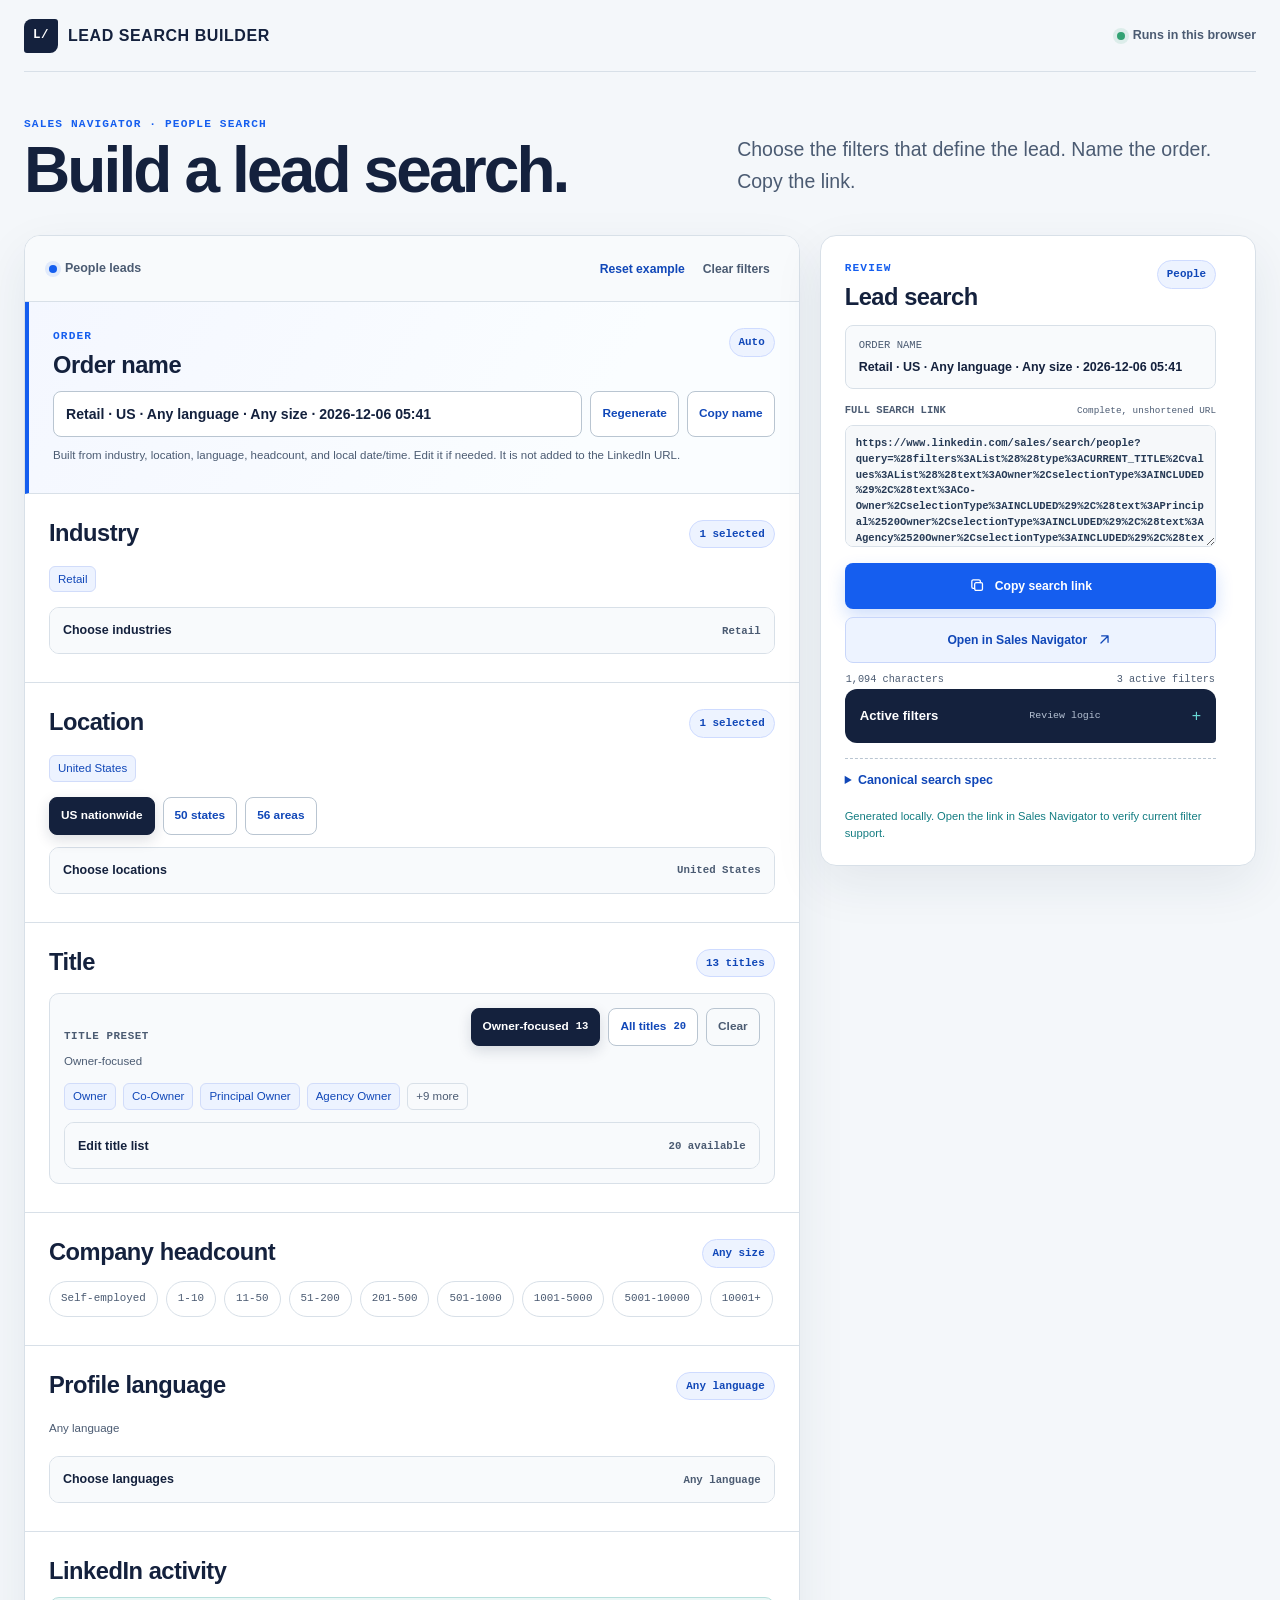
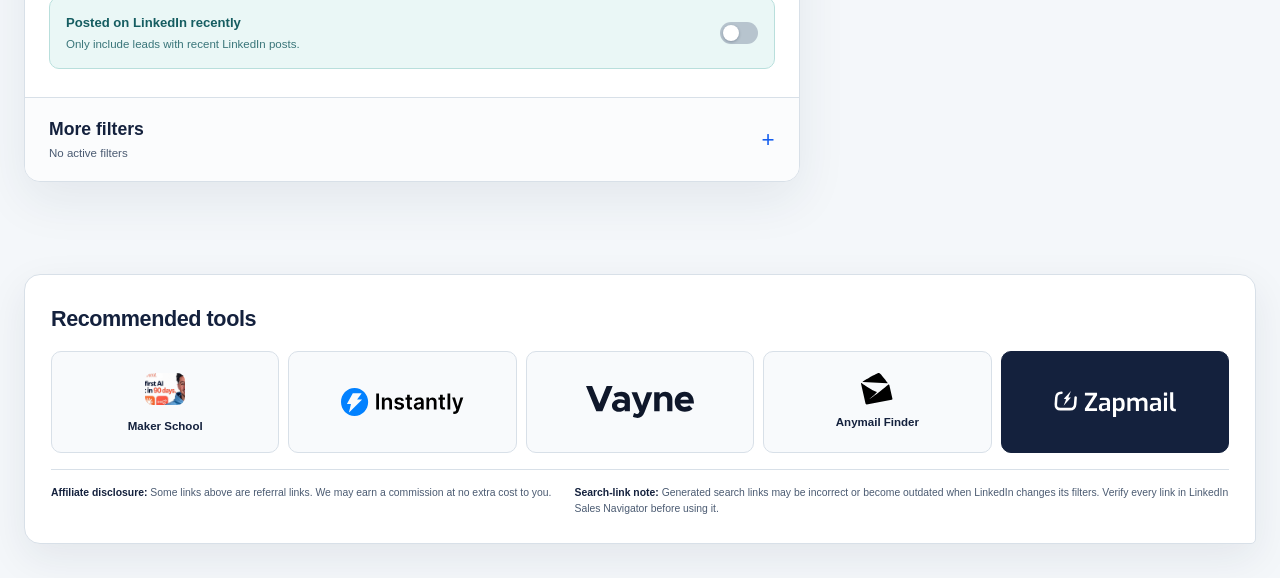
==== index.html @ 47ac9fb3 "Publish Lead Search Builder" ====
<!doctype html>
<html lang="en">
<head>
  <meta charset="utf-8">
  <meta name="viewport" content="width=device-width, initial-scale=1">
  <meta name="color-scheme" content="light">
  <meta name="referrer" content="no-referrer">
  <meta http-equiv="Content-Security-Policy" content="default-src 'self'; script-src 'self'; style-src 'self'; img-src 'self' data:; connect-src 'none'; object-src 'none'; base-uri 'none'; form-action 'none'">
  <title>Lead Search Builder</title>
  <meta name="description" content="Build and name a LinkedIn Sales Navigator people search link in your browser.">
  <link rel="canonical" href="https://futurizerush.github.io/lisn-search-link-builder/">
  <link rel="stylesheet" href="src/styles.css?v=9">
</head>
<body>
  <nav class="skip-links" aria-label="Skip links">
    <a class="skip-link" href="#builder-form">Skip to filters</a>
    <a class="skip-link" href="#preview-panel">Skip to review</a>
  </nav>

  <header class="masthead">
    <div class="brand-lockup" aria-label="Lead Search Builder">
      <span class="brand-mark" aria-hidden="true">L/</span>
      <span>Lead Search Builder</span>
    </div>
    <div class="privacy-note">
      <span class="privacy-light" aria-hidden="true"></span>
      Runs in this browser
    </div>
  </header>

  <main>
    <section class="intro" aria-labelledby="page-title">
      <div>
        <p class="eyebrow">Sales Navigator · People search</p>
        <h1 id="page-title">Build a lead search.</h1>
      </div>
      <p class="lede">Choose the filters that define the lead. Name the order. Copy the link.</p>
    </section>

    <div class="workspace-shell">
      <form id="builder-form" class="builder-panel" novalidate tabindex="-1">
        <div class="form-toolbar">
          <div class="search-scope">
            <span class="scope-dot" aria-hidden="true"></span>
            <span>People leads</span>
          </div>
          <div class="toolbar-actions">
            <a class="text-link review-jump" href="#preview-panel">Review link</a>
            <button class="text-button" id="load-example" type="button">Reset example</button>
            <button class="text-button subdued" id="reset-builder" type="button">Clear filters</button>
          </div>
        </div>

        <section class="order-section" aria-labelledby="order-name-heading">
          <div class="section-heading compact-heading">
            <div>
              <p class="section-kicker">Order</p>
              <h2 id="order-name-heading">Order name</h2>
            </div>
            <span id="order-name-mode" class="mode-badge">Auto</span>
          </div>
          <div class="order-name-row">
            <label class="order-name-field" for="order-name">
              <span class="sr-only">Order name</span>
              <input id="order-name" type="text" maxlength="160" autocomplete="off">
            </label>
            <button id="regenerate-order-name" class="secondary-button" type="button">Regenerate</button>
            <button id="copy-order-name" class="secondary-button" type="button">Copy name</button>
          </div>
          <p class="field-note">Built from industry, location, language, headcount, and local date/time. Edit it if needed. It is not added to the LinkedIn URL.</p>
        </section>

        <section class="filter-section" aria-labelledby="industry-heading">
          <div class="section-heading">
            <div>
              <h2 id="industry-heading">Industry</h2>
            </div>
            <span id="industry-selection-count" class="section-count">1 selected</span>
          </div>
          <div id="industry-selected" class="selected-summary" aria-live="polite"></div>
          <details class="option-picker" id="industry-picker">
            <summary><span>Choose industries</span><span id="industry-picker-summary">Retail</span></summary>
            <div class="picker-body">
              <label class="search-field" for="industry-search">
                <span class="sr-only">Search industries</span>
                <svg aria-hidden="true" viewBox="0 0 24 24"><path d="m21 21-4.3-4.3m2.3-5.2a7.5 7.5 0 1 1-15 0 7.5 7.5 0 0 1 15 0Z"/></svg>
                <input id="industry-search" type="search" placeholder="Search retail industries" autocomplete="off">
              </label>
              <p id="industry-option-status" class="option-status" role="status" aria-live="polite"></p>
              <div id="industry-options" class="option-grid option-grid--industries" role="group" aria-label="Industry options"></div>
              <p id="industry-empty" class="empty-options" hidden>No matching industries.</p>
              <details class="custom-entry">
                <summary>Add a verified industry ID</summary>
                <div class="inline-fields">
                  <label>Industry name<input id="custom-industry-name" type="text" maxlength="80" autocomplete="off" placeholder="Software Development"></label>
                  <label>Industry ID<input id="custom-industry-id" type="text" inputmode="numeric" pattern="[1-9][0-9]*" autocomplete="off" placeholder="4"></label>
                  <button id="add-custom-industry" class="small-button" type="button">Add</button>
                </div>
                <p class="field-note">Use an ID verified in your Sales Navigator account.</p>
                <div id="custom-industry-list" class="token-row" aria-live="polite"></div>
              </details>
            </div>
          </details>
        </section>

        <section class="filter-section" aria-labelledby="region-heading">
          <div class="section-heading">
            <div>
              <h2 id="region-heading">Location</h2>
            </div>
            <span id="region-selection-count" class="section-count">1 selected</span>
          </div>
          <div id="region-selected" class="selected-summary" aria-live="polite"></div>
          <div class="preset-actions location-presets" aria-label="Location presets">
            <button id="select-us" class="preset-button" type="button" aria-pressed="true">US nationwide</button>
            <button id="select-us-states" class="preset-button" type="button" aria-pressed="false">50 states</button>
            <button id="select-all-us-areas" class="preset-button" type="button" aria-pressed="false">56 areas</button>
          </div>
          <details class="option-picker" id="region-picker">
            <summary><span>Choose locations</span><span id="region-picker-summary">United States</span></summary>
            <div class="picker-body">
              <label class="search-field" for="region-search">
                <span class="sr-only">Search US locations</span>
                <svg aria-hidden="true" viewBox="0 0 24 24"><path d="m21 21-4.3-4.3m2.3-5.2a7.5 7.5 0 1 1-15 0 7.5 7.5 0 0 1 15 0Z"/></svg>
                <input id="region-search" type="search" placeholder="Search states or US areas" autocomplete="off">
              </label>
              <p id="region-option-status" class="option-status" role="status" aria-live="polite"></p>
              <div id="region-options" class="option-grid option-grid--regions" role="group" aria-label="US location options"></div>
              <p id="region-empty" class="empty-options" hidden>No matching locations.</p>
            </div>
          </details>
        </section>

        <section class="filter-section" aria-labelledby="title-heading">
          <div class="section-heading">
            <div>
              <h2 id="title-heading">Title</h2>
            </div>
            <span id="title-selection-count" class="section-count" role="status" aria-live="polite" aria-atomic="true">13 titles</span>
          </div>
          <div class="preset-rack">
            <div class="preset-rack__heading">
              <div>
                <h3 class="subheading">Title preset</h3>
                <p id="title-preset-status">Owner-focused</p>
              </div>
              <div class="preset-actions" aria-label="Title presets">
                <button id="select-owner-titles" class="preset-button" type="button" aria-pressed="true">Owner-focused <span>13</span></button>
                <button id="select-all-titles" class="preset-button" type="button" aria-pressed="false">All titles <span>20</span></button>
                <button id="clear-titles" class="preset-button preset-button--quiet" type="button">Clear</button>
              </div>
            </div>
            <div id="title-summary" class="selected-summary selected-summary--plain"></div>
            <details class="option-picker title-picker" id="title-picker">
              <summary><span>Edit title list</span><span>20 available</span></summary>
              <div class="picker-body">
                <div id="title-options" class="option-grid option-grid--titles" role="group" aria-label="Current job titles"></div>
              </div>
            </details>
          </div>
        </section>

        <section class="filter-section" aria-labelledby="headcount-heading">
          <div class="section-heading compact-heading">
            <div>
              <h2 id="headcount-heading">Company headcount</h2>
            </div>
            <span id="headcount-selection-count" class="section-count">Any size</span>
          </div>
          <div id="headcount-options" class="pill-grid" role="group" aria-label="Company headcount"></div>
        </section>

        <section class="filter-section" aria-labelledby="language-heading">
          <div class="section-heading compact-heading">
            <div>
              <h2 id="language-heading">Profile language</h2>
            </div>
            <span id="language-selection-count" class="section-count">Any language</span>
          </div>
          <div id="language-selected" class="selected-summary" aria-live="polite"></div>
          <details class="option-picker" id="language-picker">
            <summary><span>Choose languages</span><span id="language-picker-summary">Any language</span></summary>
            <div class="picker-body">
              <div id="language-options" class="pill-grid language-grid" role="group" aria-label="Profile language"></div>
            </div>
          </details>
        </section>

        <section class="filter-section activity-section" aria-labelledby="activity-heading">
          <div class="section-heading compact-heading">
            <div>
              <h2 id="activity-heading">LinkedIn activity</h2>
            </div>
          </div>
          <label class="featured-switch">
            <span>
              <strong>Posted on LinkedIn recently</strong>
              <small>Only include leads with recent LinkedIn posts.</small>
            </span>
            <input id="posted-on-linkedin" type="checkbox" data-people-toggle="postedOnLinkedin">
          </label>
        </section>

        <details class="advanced-suite" id="more-filters">
          <summary>
            <span><strong>More filters</strong><small id="advanced-filter-status">No active filters</small></span>
            <span aria-hidden="true">+</span>
          </summary>
          <div class="advanced-suite__body">
            <section class="advanced-section" aria-labelledby="seniority-heading">
              <h2 id="seniority-heading">Seniority</h2>
              <div id="seniority-options" class="pill-grid" role="group" aria-label="Seniority"></div>
              <h3 class="subheading">Job function</h3>
              <div id="function-options" class="option-grid compact-options" role="group" aria-label="Job functions"></div>
            </section>

            <section class="advanced-section" aria-labelledby="company-type-heading">
              <h2 id="company-type-heading">Company type</h2>
              <div id="company-type-options" class="pill-grid" role="group" aria-label="Company type"></div>
              <h3 class="subheading">Other signals</h3>
              <div class="switch-list">
                <label><span>Recently changed jobs</span><input type="checkbox" data-people-toggle="changedJobs"></label>
                <label><span>Follows your company</span><input type="checkbox" data-people-toggle="followsYourCompany"></label>
                <label><span>Viewed your profile</span><input type="checkbox" data-people-toggle="viewedYourProfile"></label>
                <label><span>Past colleague</span><input type="checkbox" data-people-toggle="pastColleague"></label>
                <label><span>Shared experiences</span><input type="checkbox" data-people-toggle="sharedExperiences"></label>
              </div>
            </section>

            <section class="advanced-section" aria-labelledby="title-logic-heading">
              <h2 id="title-logic-heading">Advanced title logic</h2>
              <div class="two-column-fields">
                <div class="field-stack">
                  <label>Additional titles or Boolean expressions<textarea id="title-include" rows="5" spellcheck="false" placeholder='President&#10;"Store Owner" OR Proprietor' aria-describedby="title-logic-note title-include-error"></textarea></label>
                  <p id="title-include-error" class="inline-error" hidden></p>
                </div>
                <div class="field-stack">
                  <label>Excluded titles<textarea id="title-exclude" rows="5" spellcheck="false" placeholder="Product Owner&#10;Account Owner" aria-describedby="title-logic-note title-exclude-error"></textarea></label>
                  <p id="title-exclude-error" class="inline-error" hidden></p>
                </div>
              </div>
              <p id="title-logic-note" class="field-note">Use one title or Boolean expression per line.</p>
            </section>

            <section class="advanced-section" aria-labelledby="people-keywords-heading">
              <h2 id="people-keywords-heading">Keywords</h2>
              <label class="full-field">Full-profile Boolean expression<input id="people-keywords" type="text" spellcheck="false" autocomplete="off" placeholder='"independent retailer" OR "family business"' aria-describedby="keywords-note keywords-inline-error"></label>
              <p id="keywords-note" class="field-note">Keywords may match past roles or education.</p>
              <p id="keywords-inline-error" class="inline-error" hidden></p>
            </section>
          </div>
        </details>
      </form>

      <aside id="preview-panel" class="preview-panel" aria-labelledby="preview-title" tabindex="-1">
        <div class="preview-sticky">
          <div class="preview-heading">
            <div>
              <p class="section-kicker">Review</p>
              <h2 id="preview-title">Lead search</h2>
            </div>
            <span class="mode-badge">People</span>
          </div>

          <div class="order-preview">
            <span>Order name</span>
            <strong id="preview-order-name"></strong>
          </div>

          <div id="error-message" class="message message--error" role="alert" hidden></div>
          <div id="empty-message" class="message message--neutral" hidden>Choose at least one filter to build a search link.</div>

          <div id="warning-list" class="warning-list" aria-live="polite"></div>

          <label class="url-output url-output--visible" for="search-url">
            <span class="url-output-heading">
              <strong>Full search link</strong>
              <small id="search-link-note">Complete, unshortened URL</small>
            </span>
            <textarea id="search-url" rows="6" readonly spellcheck="false" aria-describedby="search-link-note"></textarea>
          </label>

          <div class="primary-actions">
            <button id="copy-link" class="copy-button" type="button" disabled>
              <svg aria-hidden="true" viewBox="0 0 24 24"><rect x="8" y="8" width="11" height="11" rx="2"/><path d="M16 8V6a2 2 0 0 0-2-2H6a2 2 0 0 0-2 2v8a2 2 0 0 0 2 2h2"/></svg>
              <span>Copy search link</span>
            </button>
            <a id="open-link" class="open-button is-disabled" href="#" target="_blank" rel="noopener noreferrer" aria-disabled="true">
              Open in Sales Navigator
              <svg aria-hidden="true" viewBox="0 0 24 24"><path d="M7 17 17 7M8 7h9v9"/></svg>
            </a>
          </div>

          <div class="output-meta">
            <span id="url-length">0 characters</span>
            <span id="filter-count">0 active filters</span>
          </div>

          <details class="logic-card">
            <summary class="logic-card-heading">
              <h3 id="logic-title">Active filters</h3>
              <span>Review logic</span>
            </summary>
            <div id="logic-rail" class="logic-rail" aria-live="polite"></div>
          </details>

          <details class="technical-details">
            <summary>Canonical search spec</summary>
            <pre id="spec-output"></pre>
          </details>

          <p class="truth-note">Generated locally. Open the link in Sales Navigator to verify current filter support.</p>
        </div>
      </aside>
    </div>
  </main>

  <footer class="site-footer">
    <section class="partner-footer" aria-labelledby="partner-title">
      <div class="footer-heading">
        <h2 id="partner-title">Recommended tools</h2>
      </div>
      <div class="partner-grid">
        <a class="partner-card" href="https://www.skool.com/makerschool/about?ref=5ddca9089f8f4fe7bd8f9bb2c3c8290b" target="_blank" rel="sponsored nofollow noopener noreferrer" aria-label="Visit Maker School — affiliate link">
          <span class="partner-logo partner-logo--square"><img src="assets/partners/maker-school.svg" alt=""></span>
          <span class="partner-name">Maker School</span>
        </a>
        <a class="partner-card" href="https://refer.instantly.ai/rngeup6e956h" target="_blank" rel="sponsored nofollow noopener noreferrer" aria-label="Visit Instantly — affiliate link">
          <span class="partner-logo"><img src="assets/partners/instantly.svg" alt=""></span>
        </a>
        <a class="partner-card" href="https://www.vayne.io/en?fpr=rush" target="_blank" rel="sponsored nofollow noopener noreferrer" aria-label="Visit Vayne — affiliate link">
          <span class="partner-logo"><img src="assets/partners/vayne.svg" alt=""></span>
        </a>
        <a class="partner-card" href="https://anymailfinder.com/?via=futurize-rush" target="_blank" rel="sponsored nofollow noopener noreferrer" aria-label="Visit Anymail Finder — affiliate link">
          <span class="partner-logo partner-logo--icon"><img src="assets/partners/anymail-finder.svg" alt=""></span>
          <span class="partner-name">Anymail Finder</span>
        </a>
        <a class="partner-card partner-card--dark" href="https://zapmail.ai/?via=rush" target="_blank" rel="sponsored nofollow noopener noreferrer" aria-label="Visit Zapmail — affiliate link">
          <span class="partner-logo"><img src="assets/partners/zapmail.svg" alt=""></span>
        </a>
      </div>
      <div class="footer-notes">
        <p><strong>Affiliate disclosure:</strong> Some links above are referral links. We may earn a commission at no extra cost to you.</p>
        <p><strong>Search-link note:</strong> Generated search links may be incorrect or become outdated when LinkedIn changes its filters. Verify every link in LinkedIn Sales Navigator before using it.</p>
      </div>
    </section>
  </footer>

  <div id="toast" class="toast" role="status" aria-live="polite" aria-atomic="true"></div>
  <script src="src/lisn-core.js?v=5"></script>
  <script src="src/order-name.js?v=4"></script>
  <script src="src/app.js?v=9"></script>
</body>
</html>
---- src/styles.css ----
:root {
  --ink: #14213d;
  --ink-soft: #4b5b72;
  --paper: #f4f7fa;
  --surface: #ffffff;
  --surface-soft: #f8fafc;
  --line: #d8e0e8;
  --line-strong: #b9c5d1;
  --blue: #155eef;
  --blue-dark: #1047b8;
  --blue-wash: #edf3ff;
  --teal: #147d82;
  --teal-wash: #eaf7f6;
  --amber: #8b5a0a;
  --amber-wash: #fff7e5;
  --red: #b4233a;
  --red-wash: #fff1f3;
  --shadow: 0 18px 50px rgba(25, 48, 78, 0.08);
  --display: "Avenir Next Condensed", "Arial Narrow", "Helvetica Neue", sans-serif;
  --body: "Avenir Next", "Segoe UI", Helvetica, Arial, sans-serif;
  --mono: "SFMono-Regular", Consolas, "Liberation Mono", monospace;
}

* {
  box-sizing: border-box;
}

html {
  scroll-behavior: smooth;
}

body {
  margin: 0;
  color: var(--ink);
  background: var(--paper);
  font-family: var(--body);
  line-height: 1.5;
}

button,
input,
textarea {
  color: inherit;
  font: inherit;
}

button,
summary,
label {
  -webkit-tap-highlight-color: transparent;
}

button {
  border: 0;
}

svg {
  fill: none;
  stroke: currentColor;
  stroke-linecap: round;
  stroke-linejoin: round;
  stroke-width: 1.8;
}

[hidden] {
  display: none !important;
}

.sr-only {
  position: absolute;
  width: 1px;
  height: 1px;
  padding: 0;
  margin: -1px;
  overflow: hidden;
  clip: rect(0, 0, 0, 0);
  white-space: nowrap;
  border: 0;
}

:focus-visible {
  outline: 3px solid rgba(21, 94, 239, 0.32);
  outline-offset: 3px;
}

.skip-links {
  position: fixed;
  top: 10px;
  left: 10px;
  z-index: 100;
  display: flex;
  gap: 8px;
}

.skip-link {
  padding: 9px 12px;
  color: #fff;
  background: var(--ink);
  border-radius: 7px;
  transform: translateY(-180%);
}

.skip-link:focus {
  transform: translateY(0);
}

.masthead,
main {
  width: min(1320px, calc(100% - 48px));
  margin-right: auto;
  margin-left: auto;
}

.masthead {
  display: flex;
  align-items: center;
  justify-content: space-between;
  min-height: 72px;
  border-bottom: 1px solid var(--line);
}

.brand-lockup {
  display: flex;
  align-items: center;
  gap: 10px;
  font-family: var(--display);
  font-size: 1rem;
  font-weight: 750;
  letter-spacing: 0.035em;
  text-transform: uppercase;
}

.brand-mark {
  display: grid;
  width: 34px;
  height: 34px;
  place-items: center;
  color: #fff;
  background: var(--ink);
  border-radius: 8px 3px 8px 3px;
  font-family: var(--mono);
  font-size: 0.78rem;
}

.privacy-note,
.search-scope {
  display: inline-flex;
  align-items: center;
  gap: 8px;
  color: var(--ink-soft);
  font-size: 0.78rem;
  font-weight: 650;
}

.privacy-light,
.scope-dot {
  width: 8px;
  height: 8px;
  background: #32a273;
  border-radius: 50%;
  box-shadow: 0 0 0 4px rgba(50, 162, 115, 0.12);
}

.scope-dot {
  background: var(--blue);
  box-shadow: 0 0 0 4px rgba(21, 94, 239, 0.1);
}

.intro {
  display: grid;
  grid-template-columns: minmax(0, 1fr) minmax(300px, 0.78fr);
  align-items: end;
  gap: 48px;
  padding: 44px 0 34px;
}

.eyebrow,
.section-kicker {
  margin: 0 0 7px;
  color: var(--blue);
  font-family: var(--mono);
  font-size: 0.7rem;
  font-weight: 750;
  letter-spacing: 0.1em;
  text-transform: uppercase;
}

.intro h1 {
  margin: 0;
  font-family: var(--display);
  font-size: clamp(3rem, 5vw, 5rem);
  font-weight: 760;
  letter-spacing: -0.045em;
  line-height: 0.96;
}

.lede {
  max-width: 560px;
  margin: 0 0 4px;
  color: var(--ink-soft);
  font-size: clamp(1rem, 1.7vw, 1.22rem);
  line-height: 1.65;
}

.workspace-shell {
  display: grid;
  grid-template-columns: minmax(0, 1.28fr) minmax(340px, 0.72fr);
  align-items: start;
  gap: 20px;
  padding-bottom: 64px;
}

.builder-panel,
.preview-panel {
  min-width: 0;
  background: var(--surface);
  border: 1px solid var(--line);
  border-radius: 16px;
  box-shadow: var(--shadow);
}

.preview-panel {
  position: sticky;
  top: 16px;
  align-self: start;
  max-height: calc(100vh - 32px);
  overflow: auto;
  overscroll-behavior: contain;
  scrollbar-gutter: stable;
}

.builder-panel {
  overflow: hidden;
}

.form-toolbar {
  display: flex;
  align-items: center;
  justify-content: space-between;
  gap: 18px;
  min-height: 66px;
  padding: 14px 24px;
  background: var(--surface-soft);
  border-bottom: 1px solid var(--line);
}

.toolbar-actions,
.preset-actions {
  display: flex;
  align-items: center;
  flex-wrap: wrap;
  gap: 8px;
}

.text-link,
.text-button {
  padding: 8px 5px;
  color: var(--blue-dark);
  background: transparent;
  cursor: pointer;
  font-size: 0.76rem;
  font-weight: 700;
  text-decoration: none;
  white-space: nowrap;
}

.text-link:hover,
.text-button:hover {
  color: var(--blue);
  text-decoration: underline;
  text-underline-offset: 3px;
}

.text-button.subdued {
  color: var(--ink-soft);
}

.order-section,
.filter-section {
  padding: 26px 24px 28px;
  border-bottom: 1px solid var(--line);
}

.order-section {
  background: linear-gradient(120deg, #f4f7ff 0%, #fafdff 72%);
  border-left: 4px solid var(--blue);
}

.section-heading {
  display: flex;
  align-items: flex-start;
  justify-content: space-between;
  gap: 18px;
  margin-bottom: 16px;
}

.compact-heading {
  margin-bottom: 13px;
}

.section-heading h2,
.preview-heading h2,
.advanced-section h2 {
  margin: 0;
  font-family: var(--display);
  font-size: 1.48rem;
  letter-spacing: -0.02em;
  line-height: 1.1;
}

.section-count,
.mode-badge {
  display: inline-flex;
  align-items: center;
  min-height: 28px;
  padding: 5px 9px;
  color: var(--blue-dark);
  background: var(--blue-wash);
  border: 1px solid #cedbff;
  border-radius: 999px;
  font-family: var(--mono);
  font-size: 0.68rem;
  font-weight: 700;
  white-space: nowrap;
}

.order-name-row {
  display: grid;
  grid-template-columns: minmax(0, 1fr) auto auto;
  gap: 8px;
}

.order-name-field input {
  width: 100%;
  min-height: 46px;
  padding: 10px 12px;
  background: #fff;
  border: 1px solid var(--line-strong);
  border-radius: 8px;
  font-size: 0.88rem;
  font-weight: 650;
}

.order-name-field input:focus,
.search-field:focus-within,
.two-column-fields textarea:focus,
.full-field input:focus,
.inline-fields input:focus {
  border-color: var(--blue);
  outline: 0;
  box-shadow: 0 0 0 3px rgba(21, 94, 239, 0.11);
}

.secondary-button,
.small-button,
.preset-button {
  min-height: 38px;
  padding: 8px 11px;
  color: var(--blue-dark);
  background: #fff;
  border: 1px solid var(--line-strong);
  border-radius: 8px;
  cursor: pointer;
  font-size: 0.74rem;
  font-weight: 720;
}

.secondary-button:hover,
.small-button:hover,
.preset-button:hover {
  border-color: var(--blue);
}

.secondary-button:disabled {
  cursor: not-allowed;
  opacity: 0.45;
}

.preset-button {
  display: inline-flex;
  align-items: center;
  justify-content: center;
  gap: 7px;
}

.preset-button span {
  color: inherit;
  font-family: var(--mono);
  font-size: 0.66rem;
}

.preset-button[aria-pressed="true"] {
  color: #fff;
  background: var(--ink);
  border-color: var(--ink);
  box-shadow: 0 5px 14px rgba(20, 33, 61, 0.15);
}

.preset-button--quiet {
  color: var(--ink-soft);
  background: var(--surface-soft);
}

.field-note,
.option-status,
.empty-options {
  color: var(--ink-soft);
  font-size: 0.72rem;
  line-height: 1.55;
}

.field-note {
  margin: 10px 0 0;
}

.selected-summary {
  display: flex;
  align-items: center;
  flex-wrap: wrap;
  gap: 7px;
  min-height: 30px;
  margin-bottom: 13px;
}

.summary-chip,
.summary-more,
.summary-empty {
  padding: 5px 8px;
  border-radius: 6px;
  font-size: 0.72rem;
  line-height: 1.25;
}

.summary-chip {
  color: var(--blue-dark);
  background: var(--blue-wash);
  border: 1px solid #d1dcfa;
}

.summary-more {
  color: var(--ink-soft);
  background: var(--surface-soft);
  border: 1px solid var(--line);
}

.summary-empty {
  padding-left: 0;
  color: var(--ink-soft);
}

.option-picker {
  overflow: hidden;
  border: 1px solid var(--line);
  border-radius: 10px;
}

.option-picker > summary,
.technical-details > summary,
.custom-entry > summary {
  cursor: pointer;
  font-size: 0.78rem;
  font-weight: 720;
}

.option-picker > summary {
  display: flex;
  align-items: center;
  justify-content: space-between;
  gap: 12px;
  min-height: 45px;
  padding: 10px 13px;
  background: var(--surface-soft);
  list-style-position: inside;
}

.option-picker > summary span:last-child {
  max-width: 60%;
  overflow: hidden;
  color: var(--ink-soft);
  font-family: var(--mono);
  font-size: 0.67rem;
  text-overflow: ellipsis;
  white-space: nowrap;
}

.picker-body {
  padding: 13px;
  border-top: 1px solid var(--line);
}

.search-field {
  display: flex;
  align-items: center;
  gap: 9px;
  padding: 0 12px;
  background: #fff;
  border: 1px solid var(--line);
  border-radius: 8px;
}

.search-field svg {
  width: 16px;
  color: var(--ink-soft);
}

.search-field input {
  width: 100%;
  min-height: 42px;
  padding: 9px 0;
  background: transparent;
  border: 0;
  outline: 0;
}

.option-status {
  margin: 8px 1px 10px;
  font-family: var(--mono);
  font-size: 0.66rem;
}

.option-grid {
  display: grid;
  grid-template-columns: repeat(2, minmax(0, 1fr));
  gap: 7px;
  max-height: 330px;
  padding: 2px;
  overflow: auto;
  scrollbar-color: var(--line-strong) transparent;
}

.option-grid--regions {
  max-height: 360px;
}

.option-item,
.pill-item {
  position: relative;
}

.option-item input,
.pill-item input {
  position: absolute;
  opacity: 0;
  pointer-events: none;
}

.option-item label {
  display: flex;
  align-items: center;
  gap: 9px;
  min-height: 42px;
  padding: 8px 10px;
  color: var(--ink-soft);
  background: #fff;
  border: 1px solid var(--line);
  border-radius: 7px;
  cursor: pointer;
  font-size: 0.75rem;
  line-height: 1.35;
}

.option-item label::before {
  flex: 0 0 16px;
  width: 16px;
  height: 16px;
  content: "";
  border: 1px solid var(--line-strong);
  border-radius: 4px;
}

.option-item input:checked + label {
  color: var(--blue-dark);
  background: var(--blue-wash);
  border-color: #adc3fc;
}

.option-item input:checked + label::before {
  background-color: var(--blue);
  background-image: url("data:image/svg+xml,%3Csvg xmlns='http://www.w3.org/2000/svg' viewBox='0 0 16 16'%3E%3Cpath d='m3.2 8.1 3.1 3.1 6.5-6.5' fill='none' stroke='white' stroke-width='2' stroke-linecap='round' stroke-linejoin='round'/%3E%3C/svg%3E");
  border-color: var(--blue);
}

.option-item input:focus-visible + label,
.pill-item input:focus-visible + label {
  outline: 3px solid rgba(21, 94, 239, 0.3);
  outline-offset: 2px;
}

.option-item.is-filtered-out {
  display: none;
}

.empty-options {
  padding: 18px 10px;
  margin: 0;
  text-align: center;
}

.custom-entry {
  margin-top: 13px;
  border-top: 1px dashed var(--line-strong);
}

.custom-entry > summary,
.technical-details > summary {
  padding: 12px 0 4px;
  color: var(--blue-dark);
}

.inline-fields {
  display: flex;
  align-items: flex-end;
  gap: 9px;
  margin-top: 10px;
}

.inline-fields label,
.two-column-fields label,
.full-field {
  color: var(--ink-soft);
  font-size: 0.72rem;
  font-weight: 700;
}

.inline-fields label {
  flex: 1 1 180px;
}

.inline-fields input,
.two-column-fields textarea,
.full-field input {
  width: 100%;
  margin-top: 6px;
  background: #fff;
  border: 1px solid var(--line);
  border-radius: 8px;
}

.inline-fields input,
.full-field input {
  min-height: 42px;
  padding: 9px 11px;
}

.token-row {
  display: flex;
  flex-wrap: wrap;
  gap: 7px;
  margin-top: 10px;
}

.token {
  display: inline-flex;
  align-items: center;
  gap: 7px;
  padding: 5px 8px;
  color: var(--blue-dark);
  background: var(--blue-wash);
  border-radius: 6px;
  font-size: 0.7rem;
}

.token button {
  padding: 0;
  color: inherit;
  background: transparent;
  cursor: pointer;
  font-size: 1rem;
  line-height: 1;
}

.location-presets {
  margin-bottom: 12px;
}

.preset-rack {
  padding: 14px;
  background: var(--surface-soft);
  border: 1px solid var(--line);
  border-radius: 10px;
}

.preset-rack__heading {
  display: flex;
  align-items: flex-start;
  justify-content: space-between;
  gap: 16px;
  margin-bottom: 11px;
}

.preset-rack__heading p {
  margin: 3px 0 0;
  color: var(--ink-soft);
  font-size: 0.72rem;
}

.selected-summary--plain {
  margin-bottom: 11px;
}

.title-picker .option-grid {
  max-height: 360px;
}

.pill-grid {
  display: flex;
  flex-wrap: wrap;
  gap: 8px;
}

.pill-item label {
  display: inline-flex;
  align-items: center;
  min-height: 36px;
  padding: 8px 11px;
  color: var(--ink-soft);
  background: #fff;
  border: 1px solid var(--line);
  border-radius: 999px;
  cursor: pointer;
  font-family: var(--mono);
  font-size: 0.68rem;
  line-height: 1.1;
}

.pill-item input:checked + label {
  color: #fff;
  background: var(--ink);
  border-color: var(--ink);
}

.language-grid {
  max-height: 260px;
  overflow: auto;
}

.featured-switch {
  display: flex;
  align-items: center;
  justify-content: space-between;
  gap: 18px;
  padding: 15px 16px;
  background: var(--teal-wash);
  border: 1px solid #b9dfdc;
  border-radius: 10px;
  cursor: pointer;
}

.featured-switch span,
.featured-switch strong,
.featured-switch small {
  display: block;
}

.featured-switch strong {
  color: #155d61;
  font-size: 0.82rem;
}

.featured-switch small {
  margin-top: 3px;
  color: #397579;
  font-size: 0.72rem;
}

.featured-switch input,
.switch-list input {
  flex: 0 0 38px;
  width: 38px;
  height: 22px;
  margin: 0;
  appearance: none;
  background: #b7c4ce;
  border-radius: 999px;
  cursor: pointer;
  transition: background 140ms ease;
}

.featured-switch input::before,
.switch-list input::before {
  display: block;
  width: 16px;
  height: 16px;
  margin: 3px;
  content: "";
  background: #fff;
  border-radius: 50%;
  box-shadow: 0 1px 3px rgba(20, 33, 61, 0.3);
  transition: transform 140ms ease;
}

.featured-switch input:checked,
.switch-list input:checked {
  background: var(--blue);
}

.featured-switch input:checked::before,
.switch-list input:checked::before {
  transform: translateX(16px);
}

.featured-switch input:focus-visible,
.switch-list input:focus-visible {
  outline: 3px solid rgba(21, 94, 239, 0.3);
  outline-offset: 3px;
}

.advanced-suite {
  background: #fbfcfd;
}

.advanced-suite > summary {
  display: flex;
  align-items: center;
  justify-content: space-between;
  gap: 16px;
  min-height: 76px;
  padding: 18px 24px;
  cursor: pointer;
  list-style: none;
}

.advanced-suite > summary::-webkit-details-marker {
  display: none;
}

.advanced-suite > summary span:first-child,
.advanced-suite > summary strong,
.advanced-suite > summary small {
  display: block;
}

.advanced-suite > summary strong {
  font-family: var(--display);
  font-size: 1.1rem;
}

.advanced-suite > summary small {
  margin-top: 3px;
  color: var(--ink-soft);
  font-size: 0.72rem;
}

.advanced-suite > summary > span:last-child {
  color: var(--blue);
  font-size: 1.4rem;
  transition: transform 140ms ease;
}

.advanced-suite[open] > summary > span:last-child {
  transform: rotate(45deg);
}

.advanced-suite__body {
  border-top: 1px solid var(--line);
}

.advanced-section {
  padding: 24px;
  border-bottom: 1px solid var(--line);
}

.advanced-section:last-child {
  border-bottom: 0;
}

.advanced-section h2 {
  margin-bottom: 14px;
  font-size: 1.28rem;
}

.subheading {
  margin: 20px 0 9px;
  color: var(--ink-soft);
  font-family: var(--mono);
  font-size: 0.68rem;
  letter-spacing: 0.05em;
  text-transform: uppercase;
}

.compact-options {
  max-height: 320px;
}

.switch-list {
  display: grid;
  grid-template-columns: repeat(2, minmax(0, 1fr));
  gap: 8px;
}

.switch-list label {
  display: flex;
  align-items: center;
  justify-content: space-between;
  gap: 12px;
  min-height: 48px;
  padding: 9px 11px;
  color: var(--ink-soft);
  background: #fff;
  border: 1px solid var(--line);
  border-radius: 8px;
  cursor: pointer;
  font-size: 0.74rem;
}

.two-column-fields {
  display: grid;
  grid-template-columns: 1fr 1fr;
  gap: 12px;
}

.two-column-fields textarea {
  display: block;
  min-height: 122px;
  padding: 10px;
  resize: vertical;
  font-family: var(--mono);
  font-size: 0.74rem;
  line-height: 1.5;
}

.inline-error {
  padding: 9px 10px;
  margin: 11px 0 0;
  color: var(--red);
  background: var(--red-wash);
  border-left: 3px solid var(--red);
  font-size: 0.72rem;
}

.preview-sticky {
  padding: 24px;
}

.preview-heading {
  display: flex;
  align-items: flex-start;
  justify-content: space-between;
  gap: 12px;
  margin-bottom: 15px;
}

.order-preview {
  padding: 12px 13px;
  margin-bottom: 14px;
  background: var(--surface-soft);
  border: 1px solid var(--line);
  border-radius: 8px;
}

.order-preview span,
.order-preview strong {
  display: block;
}

.order-preview span {
  margin-bottom: 4px;
  color: var(--ink-soft);
  font-family: var(--mono);
  font-size: 0.66rem;
  text-transform: uppercase;
}

.order-preview strong {
  overflow-wrap: anywhere;
  font-size: 0.78rem;
  line-height: 1.45;
}

.message {
  padding: 10px 11px;
  margin-bottom: 13px;
  border-radius: 8px;
  font-size: 0.74rem;
}

.message--error {
  color: var(--red);
  background: var(--red-wash);
  border: 1px solid #f1bdc5;
}

.message--neutral {
  color: var(--ink-soft);
  background: var(--surface-soft);
  border: 1px solid var(--line);
}

.logic-card {
  padding: 15px;
  margin-bottom: 14px;
  color: #fff;
  background: var(--ink);
  border-radius: 12px 12px 4px 12px;
}

.logic-card-heading {
  display: flex;
  align-items: center;
  justify-content: space-between;
  gap: 10px;
  margin: 0;
  cursor: pointer;
  list-style: none;
}

.logic-card-heading::-webkit-details-marker {
  display: none;
}

.logic-card-heading::after {
  color: #68d7d4;
  content: "+";
  font-size: 1rem;
  transition: transform 140ms ease;
}

.logic-card[open] .logic-card-heading {
  margin-bottom: 13px;
}

.logic-card[open] .logic-card-heading::after {
  transform: rotate(45deg);
}

.logic-card-heading h3 {
  margin: 0;
  font-size: 0.82rem;
}

.logic-card-heading span {
  color: #b6c2d4;
  font-family: var(--mono);
  font-size: 0.62rem;
}

.logic-rail {
  display: grid;
  gap: 14px;
  max-height: 330px;
  overflow: auto;
}

.logic-empty {
  margin: 0;
  padding: 10px 0;
  color: #aebbd0;
  font-size: 0.72rem;
}

.logic-group {
  position: relative;
  padding-left: 18px;
}

.logic-group::before {
  position: absolute;
  top: 7px;
  left: 0;
  width: 7px;
  height: 7px;
  content: "";
  background: #55c8c6;
  border-radius: 50%;
  box-shadow: 0 0 0 4px rgba(85, 200, 198, 0.14);
}

.logic-label {
  display: flex;
  align-items: center;
  justify-content: space-between;
  gap: 8px;
  margin-bottom: 5px;
  color: #c4cede;
  font-family: var(--mono);
  font-size: 0.63rem;
  letter-spacing: 0.04em;
  text-transform: uppercase;
}

.logic-label em {
  color: #68d7d4;
  font-style: normal;
}

.logic-values {
  display: flex;
  flex-wrap: wrap;
  gap: 5px;
}

.logic-chip {
  padding: 4px 6px;
  color: #eef5ff;
  background: #263955;
  border: 1px solid #40536d;
  border-radius: 5px;
  font-size: 0.67rem;
  line-height: 1.3;
}

.logic-chip.is-excluded {
  color: #ffd4da;
  background: #4b2a35;
  border-color: #74414e;
  text-decoration: line-through;
}

.primary-actions {
  display: grid;
  grid-template-columns: 1fr;
  gap: 8px;
}

.copy-button,
.open-button {
  display: inline-flex;
  align-items: center;
  justify-content: center;
  gap: 9px;
  min-height: 46px;
  padding: 10px 14px;
  border-radius: 8px;
  cursor: pointer;
  font-size: 0.76rem;
  font-weight: 750;
  text-decoration: none;
}

.copy-button {
  color: #fff;
  background: var(--blue);
  box-shadow: 0 8px 18px rgba(21, 94, 239, 0.2);
}

.copy-button:hover:not(:disabled) {
  background: var(--blue-dark);
}

.copy-button:disabled {
  cursor: not-allowed;
  opacity: 0.45;
}

.copy-button svg,
.open-button svg {
  width: 17px;
  height: 17px;
}

.open-button {
  color: var(--blue-dark);
  background: var(--blue-wash);
  border: 1px solid #c8d6fa;
}

.open-button.is-disabled {
  color: var(--ink-soft);
  background: #eef1f4;
  border-color: var(--line);
  cursor: not-allowed;
  opacity: 0.58;
}

.output-meta {
  display: flex;
  justify-content: space-between;
  gap: 10px;
  padding: 9px 1px 2px;
  color: var(--ink-soft);
  font-family: var(--mono);
  font-size: 0.64rem;
}

.warning-list {
  margin-bottom: 12px;
}

.warning-list:empty {
  display: none;
}

.warning-item {
  padding: 8px 9px;
  margin-top: 7px;
  color: var(--amber);
  background: var(--amber-wash);
  border-left: 3px solid #e2a842;
  font-size: 0.7rem;
}

.technical-details {
  margin-top: 15px;
  border-top: 1px dashed var(--line-strong);
}

.url-output {
  display: block;
  color: var(--ink-soft);
  font-family: var(--mono);
  font-size: 0.66rem;
  font-weight: 700;
  text-transform: uppercase;
}

.url-output--visible {
  margin-bottom: 10px;
}

.url-output-heading {
  display: flex;
  align-items: baseline;
  justify-content: space-between;
  gap: 12px;
}

.url-output-heading strong,
.url-output-heading small {
  font: inherit;
}

.url-output-heading small {
  color: var(--ink-soft);
  font-size: 0.58rem;
  font-weight: 500;
  text-align: right;
  text-transform: none;
}

.url-output textarea {
  width: 100%;
  min-height: 122px;
  padding: 10px;
  margin-top: 6px;
  color: #263a55;
  background: #f6f8fa;
  border: 1px solid var(--line);
  border-radius: 8px;
  resize: vertical;
  font-family: var(--mono);
  font-size: 0.66rem;
  line-height: 1.5;
  text-transform: none;
}

.technical-details pre {
  max-height: 260px;
  padding: 11px;
  overflow: auto;
  color: #dce7f5;
  background: #182941;
  border-radius: 8px;
  font-family: var(--mono);
  font-size: 0.65rem;
  line-height: 1.5;
  white-space: pre-wrap;
  word-break: break-word;
}

.truth-note {
  margin: 14px 0 0;
  color: var(--teal);
  font-size: 0.7rem;
  line-height: 1.5;
}

.site-footer {
  width: min(1320px, calc(100% - 48px));
  margin: 28px auto 0;
  padding: 0 0 34px;
}

.partner-footer {
  padding: 26px;
  background: #fff;
  border: 1px solid var(--line);
  border-radius: 16px 16px 5px 16px;
  box-shadow: 0 14px 40px rgba(20, 33, 61, 0.08);
}

.footer-heading {
  margin-bottom: 16px;
}

.footer-heading h2 {
  margin: 2px 0 0;
  font-family: var(--display);
  font-size: 1.35rem;
  letter-spacing: -0.02em;
}

.partner-grid {
  display: grid;
  grid-template-columns: repeat(5, minmax(0, 1fr));
  gap: 9px;
}

.partner-card {
  display: grid;
  align-content: center;
  justify-items: center;
  gap: 9px;
  min-height: 102px;
  padding: 13px;
  color: var(--ink);
  background: var(--surface-soft);
  border: 1px solid var(--line);
  border-radius: 10px;
  text-align: center;
  text-decoration: none;
  transition: border-color 140ms ease, transform 140ms ease, box-shadow 140ms ease;
}

.partner-card:hover {
  border-color: #aebce0;
  box-shadow: 0 8px 20px rgba(20, 33, 61, 0.08);
  transform: translateY(-2px);
}

.partner-card:focus-visible {
  outline: 3px solid rgba(21, 94, 239, 0.28);
  outline-offset: 3px;
}

.partner-card--dark {
  color: #fff;
  background: var(--ink);
  border-color: var(--ink);
}

.partner-logo {
  display: flex;
  align-items: center;
  justify-content: center;
  width: 100%;
  height: 32px;
}

.partner-logo img {
  display: block;
  width: auto;
  max-width: min(132px, 100%);
  height: auto;
  max-height: 32px;
}

.partner-logo--square {
  height: 40px;
}

.partner-logo--square img {
  width: 40px;
  height: 40px;
  border-radius: 8px;
  object-fit: cover;
}

.partner-logo--icon img {
  width: 32px;
  height: 32px;
}

.partner-name {
  font-size: 0.72rem;
  font-weight: 750;
}

.footer-notes {
  display: grid;
  grid-template-columns: 1fr 1.3fr;
  gap: 20px;
  padding-top: 15px;
  margin-top: 16px;
  color: var(--ink-soft);
  border-top: 1px solid var(--line);
  font-size: 0.65rem;
  line-height: 1.55;
}

.footer-notes p {
  margin: 0;
}

.footer-notes strong {
  color: var(--ink);
}

.toast {
  position: fixed;
  right: 20px;
  bottom: 20px;
  z-index: 50;
  padding: 10px 13px;
  color: #fff;
  background: var(--ink);
  border-radius: 8px;
  box-shadow: var(--shadow);
  font-size: 0.75rem;
  opacity: 0;
  pointer-events: none;
  transform: translateY(10px);
  transition: opacity 150ms ease, transform 150ms ease;
}

.toast.is-visible {
  opacity: 1;
  transform: translateY(0);
}

@media (max-width: 900px) {
  .workspace-shell {
    grid-template-columns: 1fr;
  }

  .preview-panel {
    position: static;
    max-height: none;
    overflow: visible;
  }

  .partner-grid {
    grid-template-columns: repeat(3, minmax(0, 1fr));
  }
}

@media (min-width: 901px) and (max-width: 1180px) {
  .order-name-row {
    grid-template-columns: 1fr 1fr;
  }

  .order-name-field {
    grid-column: 1 / -1;
  }
}

@media (min-width: 901px) {
  .review-jump {
    display: none;
  }
}

@media (max-width: 640px) {
  .masthead,
  main,
  .site-footer {
    width: min(100% - 28px, 1320px);
  }

  .masthead {
    min-height: 64px;
  }

  .brand-lockup {
    font-size: 0.9rem;
  }

  .privacy-note {
    max-width: 120px;
    justify-content: flex-end;
    text-align: right;
    font-size: 0.7rem;
  }

  .intro {
    display: block;
    padding: 30px 0 24px;
  }

  .intro h1 {
    font-size: clamp(2.55rem, 11vw, 3.3rem);
  }

  .lede {
    margin-top: 15px;
    font-size: 0.98rem;
  }

  .form-toolbar {
    align-items: flex-start;
    flex-direction: column;
    padding: 14px 18px;
  }

  .toolbar-actions {
    width: 100%;
    justify-content: space-between;
  }

  .order-section,
  .filter-section,
  .advanced-section,
  .preview-sticky {
    padding: 22px 18px;
  }

  .order-name-row {
    grid-template-columns: 1fr 1fr;
  }

  .order-name-field {
    grid-column: 1 / -1;
  }

  .secondary-button {
    min-height: 44px;
  }

  .section-heading {
    gap: 10px;
  }

  .section-heading h2,
  .preview-heading h2 {
    font-size: 1.35rem;
  }

  .preset-rack__heading {
    align-items: stretch;
    flex-direction: column;
  }

  .preset-actions {
    display: grid;
    grid-template-columns: 1fr 1fr;
    width: 100%;
  }

  .preset-button {
    min-height: 44px;
  }

  .preset-actions .preset-button:last-child:nth-child(odd) {
    grid-column: 1 / -1;
  }

  .location-presets {
    grid-template-columns: repeat(3, 1fr);
  }

  .location-presets .preset-button:last-child:nth-child(odd) {
    grid-column: auto;
  }

  .option-grid,
  .switch-list,
  .two-column-fields {
    grid-template-columns: 1fr;
  }

  .option-grid,
  .option-grid--regions,
  .title-picker .option-grid,
  .compact-options,
  .language-grid {
    max-height: none;
    overflow: visible;
  }

  .inline-fields {
    align-items: stretch;
    flex-direction: column;
  }

  .inline-fields .small-button {
    min-height: 44px;
  }

  .advanced-suite > summary {
    padding: 17px 18px;
  }

  .logic-rail {
    max-height: none;
  }

  .output-meta {
    display: block;
  }

  .output-meta span {
    display: block;
    margin-top: 4px;
  }

  .partner-footer {
    padding: 20px 18px;
  }

  .partner-grid {
    grid-template-columns: 1fr 1fr;
  }

  .footer-notes {
    grid-template-columns: 1fr;
    gap: 9px;
  }

  .partner-card:last-child:nth-child(odd) {
    grid-column: 1 / -1;
  }
}

@media (prefers-reduced-motion: reduce) {
  *,
  *::before,
  *::after {
    scroll-behavior: auto !important;
    transition-duration: 0.01ms !important;
  }
}
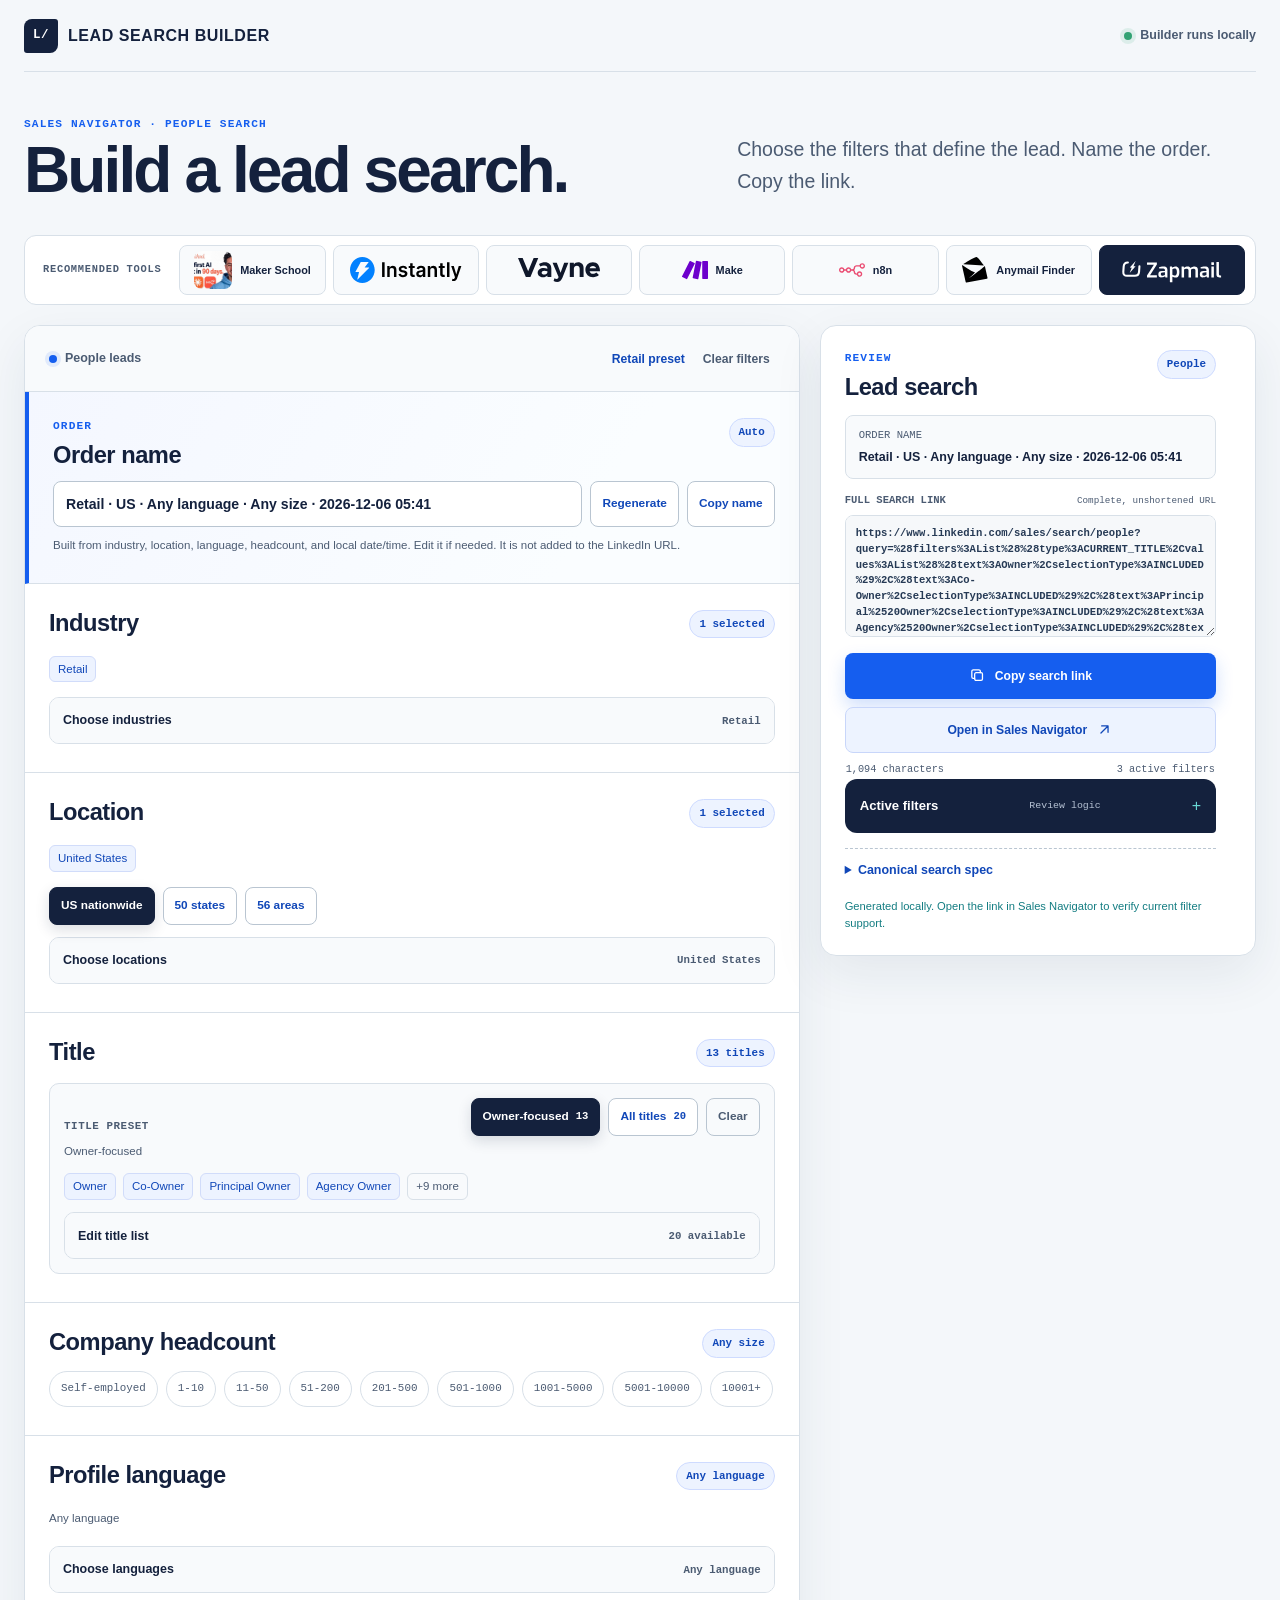
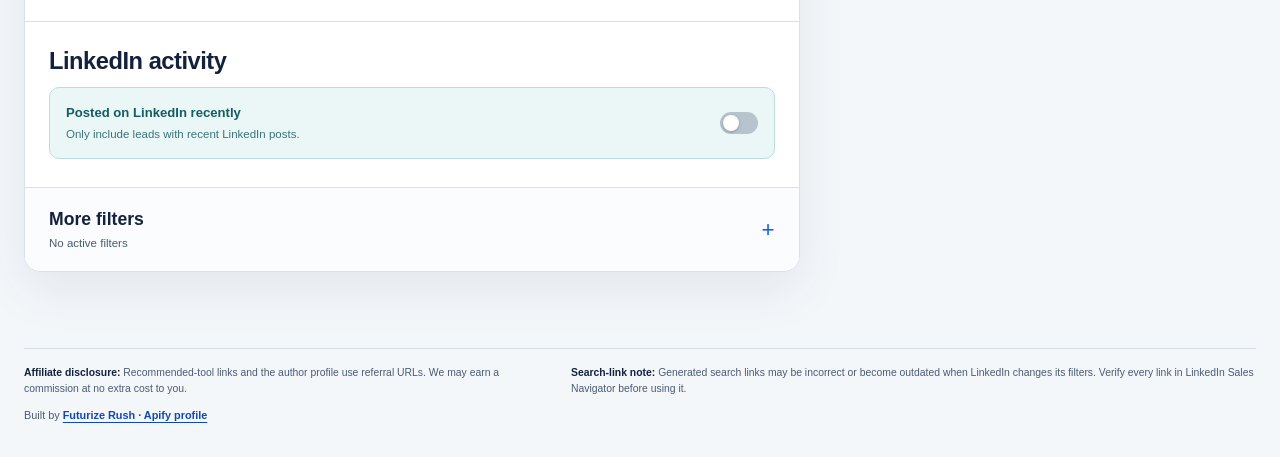
==== commit 5bc46419: "Publish expanded lead search builder" ====
--- a/index.html
+++ b/index.html
@@ -3,13 +3,14 @@
 <head>
   <meta charset="utf-8">
   <meta name="viewport" content="width=device-width, initial-scale=1">
+  <link rel="icon" href="assets/favicon.svg" type="image/svg+xml">
   <meta name="color-scheme" content="light">
   <meta name="referrer" content="no-referrer">
   <meta http-equiv="Content-Security-Policy" content="default-src 'self'; script-src 'self'; style-src 'self'; img-src 'self' data:; connect-src 'none'; object-src 'none'; base-uri 'none'; form-action 'none'">
   <title>Lead Search Builder</title>
   <meta name="description" content="Build and name a LinkedIn Sales Navigator people search link in your browser.">
   <link rel="canonical" href="https://futurizerush.github.io/lisn-search-link-builder/">
-  <link rel="stylesheet" href="src/styles.css?v=9">
+  <link rel="stylesheet" href="src/styles.css?v=16">
 </head>
 <body>
   <nav class="skip-links" aria-label="Skip links">
@@ -24,7 +25,7 @@
     </div>
     <div class="privacy-note">
       <span class="privacy-light" aria-hidden="true"></span>
-      Runs in this browser
+      Builder runs locally
     </div>
   </header>
 
@@ -37,6 +38,37 @@
       <p class="lede">Choose the filters that define the lead. Name the order. Copy the link.</p>
     </section>
 
+    <section class="recommended-tools" aria-labelledby="recommended-tools-title">
+      <h2 id="recommended-tools-title">Recommended tools</h2>
+      <div class="tool-list">
+        <a class="tool-link" href="https://www.skool.com/makerschool/about?ref=5ddca9089f8f4fe7bd8f9bb2c3c8290b" target="_blank" rel="sponsored nofollow noopener noreferrer" aria-label="Visit Maker School on Skool — affiliate link">
+          <span class="partner-logo partner-logo--maker"><img src="assets/partners/maker-school.svg" alt=""></span>
+          <span class="partner-name partner-name--maker">Maker School</span>
+        </a>
+        <a class="tool-link" href="https://refer.instantly.ai/rngeup6e956h" target="_blank" rel="sponsored nofollow noopener noreferrer" aria-label="Visit Instantly — affiliate link">
+          <span class="partner-logo"><img src="assets/partners/instantly.svg" alt=""></span>
+        </a>
+        <a class="tool-link tool-link--vayne" href="https://www.vayne.io/en?fpr=rush" target="_blank" rel="sponsored nofollow noopener noreferrer" aria-label="Visit Vayne — affiliate link">
+          <span class="partner-logo"><img src="assets/partners/vayne.svg?v=2" alt=""></span>
+        </a>
+        <a class="tool-link" href="https://www.make.com/en/register?pc=futurizerush" target="_blank" rel="sponsored nofollow noopener noreferrer" aria-label="Visit Make — affiliate link">
+          <span class="partner-logo partner-logo--icon"><img src="assets/partners/make.svg" alt=""></span>
+          <span class="partner-name">Make</span>
+        </a>
+        <a class="tool-link" href="https://n8n.partnerlinks.io/futurizerush" target="_blank" rel="sponsored nofollow noopener noreferrer" aria-label="Visit n8n — affiliate link">
+          <span class="partner-logo partner-logo--icon"><img src="assets/partners/n8n.svg" alt=""></span>
+          <span class="partner-name">n8n</span>
+        </a>
+        <a class="tool-link" href="https://anymailfinder.com/?via=futurize-rush" target="_blank" rel="sponsored nofollow noopener noreferrer" aria-label="Visit Anymail Finder — affiliate link">
+          <span class="partner-logo partner-logo--icon"><img src="assets/partners/anymail-finder.svg" alt=""></span>
+          <span class="partner-name">Anymail Finder</span>
+        </a>
+        <a class="tool-link tool-link--dark" href="https://zapmail.ai/?via=rush" target="_blank" rel="sponsored nofollow noopener noreferrer" aria-label="Visit Zapmail — affiliate link">
+          <span class="partner-logo"><img src="assets/partners/zapmail.svg" alt=""></span>
+        </a>
+      </div>
+    </section>
+
     <div class="workspace-shell">
       <form id="builder-form" class="builder-panel" novalidate tabindex="-1">
         <div class="form-toolbar">
@@ -46,7 +78,7 @@
           </div>
           <div class="toolbar-actions">
             <a class="text-link review-jump" href="#preview-panel">Review link</a>
-            <button class="text-button" id="load-example" type="button">Reset example</button>
+            <button class="text-button" id="load-example" type="button">Retail preset</button>
             <button class="text-button subdued" id="reset-builder" type="button">Clear filters</button>
           </div>
         </div>
@@ -84,7 +116,7 @@
               <label class="search-field" for="industry-search">
                 <span class="sr-only">Search industries</span>
                 <svg aria-hidden="true" viewBox="0 0 24 24"><path d="m21 21-4.3-4.3m2.3-5.2a7.5 7.5 0 1 1-15 0 7.5 7.5 0 0 1 15 0Z"/></svg>
-                <input id="industry-search" type="search" placeholder="Search retail industries" autocomplete="off">
+                <input id="industry-search" type="search" placeholder="Search all industries" autocomplete="off">
               </label>
               <p id="industry-option-status" class="option-status" role="status" aria-live="polite"></p>
               <div id="industry-options" class="option-grid option-grid--industries" role="group" aria-label="Industry options"></div>
@@ -316,39 +348,16 @@
   </main>
 
   <footer class="site-footer">
-    <section class="partner-footer" aria-labelledby="partner-title">
-      <div class="footer-heading">
-        <h2 id="partner-title">Recommended tools</h2>
-      </div>
-      <div class="partner-grid">
-        <a class="partner-card" href="https://www.skool.com/makerschool/about?ref=5ddca9089f8f4fe7bd8f9bb2c3c8290b" target="_blank" rel="sponsored nofollow noopener noreferrer" aria-label="Visit Maker School — affiliate link">
-          <span class="partner-logo partner-logo--square"><img src="assets/partners/maker-school.svg" alt=""></span>
-          <span class="partner-name">Maker School</span>
-        </a>
-        <a class="partner-card" href="https://refer.instantly.ai/rngeup6e956h" target="_blank" rel="sponsored nofollow noopener noreferrer" aria-label="Visit Instantly — affiliate link">
-          <span class="partner-logo"><img src="assets/partners/instantly.svg" alt=""></span>
-        </a>
-        <a class="partner-card" href="https://www.vayne.io/en?fpr=rush" target="_blank" rel="sponsored nofollow noopener noreferrer" aria-label="Visit Vayne — affiliate link">
-          <span class="partner-logo"><img src="assets/partners/vayne.svg" alt=""></span>
-        </a>
-        <a class="partner-card" href="https://anymailfinder.com/?via=futurize-rush" target="_blank" rel="sponsored nofollow noopener noreferrer" aria-label="Visit Anymail Finder — affiliate link">
-          <span class="partner-logo partner-logo--icon"><img src="assets/partners/anymail-finder.svg" alt=""></span>
-          <span class="partner-name">Anymail Finder</span>
-        </a>
-        <a class="partner-card partner-card--dark" href="https://zapmail.ai/?via=rush" target="_blank" rel="sponsored nofollow noopener noreferrer" aria-label="Visit Zapmail — affiliate link">
-          <span class="partner-logo"><img src="assets/partners/zapmail.svg" alt=""></span>
-        </a>
-      </div>
-      <div class="footer-notes">
-        <p><strong>Affiliate disclosure:</strong> Some links above are referral links. We may earn a commission at no extra cost to you.</p>
-        <p><strong>Search-link note:</strong> Generated search links may be incorrect or become outdated when LinkedIn changes its filters. Verify every link in LinkedIn Sales Navigator before using it.</p>
-      </div>
-    </section>
+    <div class="footer-notes">
+      <p><strong>Affiliate disclosure:</strong> Recommended-tool links and the author profile use referral URLs. We may earn a commission at no extra cost to you.</p>
+      <p><strong>Search-link note:</strong> Generated search links may be incorrect or become outdated when LinkedIn changes its filters. Verify every link in LinkedIn Sales Navigator before using it.</p>
+    </div>
+    <p class="footer-author">Built by <a href="https://apify.com/futurizerush?fpr=rush" target="_blank" rel="me sponsored nofollow noopener noreferrer">Futurize Rush · Apify profile</a></p>
   </footer>
 
   <div id="toast" class="toast" role="status" aria-live="polite" aria-atomic="true"></div>
-  <script src="src/lisn-core.js?v=5"></script>
-  <script src="src/order-name.js?v=4"></script>
-  <script src="src/app.js?v=9"></script>
+  <script src="src/lisn-core.js?v=6"></script>
+  <script src="src/order-name.js?v=5"></script>
+  <script src="src/app.js?v=11"></script>
 </body>
 </html>
--- a/src/styles.css
+++ b/src/styles.css
@@ -202,6 +202,127 @@
   line-height: 1.65;
 }
 
+.recommended-tools {
+  display: flex;
+  align-items: center;
+  gap: 18px;
+  min-height: 70px;
+  padding: 9px 10px 9px 18px;
+  margin-bottom: 20px;
+  overflow: hidden;
+  background: var(--surface);
+  border: 1px solid var(--line);
+  border-radius: 12px;
+}
+
+.recommended-tools h2 {
+  flex: 0 0 auto;
+  margin: 0;
+  color: var(--ink-soft);
+  font-family: var(--mono);
+  font-size: 0.65rem;
+  letter-spacing: 0.07em;
+  text-transform: uppercase;
+}
+
+.tool-list {
+  display: grid;
+  flex: 1 1 auto;
+  grid-template-columns: repeat(7, minmax(0, 1fr));
+  gap: 7px;
+  min-width: 0;
+}
+
+.tool-link {
+  display: flex;
+  align-items: center;
+  justify-content: center;
+  gap: 8px;
+  min-width: 0;
+  height: 50px;
+  padding: 7px 10px;
+  color: var(--ink);
+  background: var(--surface-soft);
+  border: 1px solid var(--line);
+  border-radius: 8px;
+  text-align: center;
+  text-decoration: none;
+  transition: border-color 140ms ease, background 140ms ease;
+}
+
+.tool-link:hover {
+  background: #f2f6fb;
+  border-color: #aebce0;
+}
+
+.tool-link:focus-visible {
+  outline: 3px solid rgba(21, 94, 239, 0.28);
+  outline-offset: 2px;
+}
+
+.tool-link--dark {
+  color: #fff;
+  background: var(--ink);
+  border-color: var(--ink);
+}
+
+.tool-link--dark:hover {
+  background: #203250;
+  border-color: #203250;
+}
+
+.partner-logo {
+  display: flex;
+  align-items: center;
+  justify-content: center;
+  min-width: 0;
+  height: 26px;
+}
+
+.partner-logo img {
+  display: block;
+  width: auto;
+  max-width: min(112px, 100%);
+  height: auto;
+  max-height: 26px;
+}
+
+.partner-logo--maker {
+  flex: 0 0 38px;
+  height: 38px;
+}
+
+.partner-logo--maker img {
+  width: 38px;
+  height: 38px;
+  max-height: 38px;
+  border-radius: 8px;
+  object-fit: cover;
+}
+
+.tool-link--vayne .partner-logo img {
+  width: 82px;
+  max-width: 100%;
+  height: auto;
+}
+
+.partner-logo--icon {
+  flex: 0 0 26px;
+}
+
+.partner-logo--icon img {
+  width: 26px;
+  height: 26px;
+}
+
+.partner-name {
+  overflow: hidden;
+  font-size: 0.68rem;
+  font-weight: 750;
+  text-overflow: ellipsis;
+  white-space: nowrap;
+}
+
 .workspace-shell {
   display: grid;
   grid-template-columns: minmax(0, 1.28fr) minmax(340px, 0.72fr);
@@ -1266,111 +1387,15 @@
 
 .site-footer {
   width: min(1320px, calc(100% - 48px));
-  margin: 28px auto 0;
+  margin: 12px auto 0;
   padding: 0 0 34px;
-}
-
-.partner-footer {
-  padding: 26px;
-  background: #fff;
-  border: 1px solid var(--line);
-  border-radius: 16px 16px 5px 16px;
-  box-shadow: 0 14px 40px rgba(20, 33, 61, 0.08);
-}
-
-.footer-heading {
-  margin-bottom: 16px;
-}
-
-.footer-heading h2 {
-  margin: 2px 0 0;
-  font-family: var(--display);
-  font-size: 1.35rem;
-  letter-spacing: -0.02em;
-}
-
-.partner-grid {
-  display: grid;
-  grid-template-columns: repeat(5, minmax(0, 1fr));
-  gap: 9px;
-}
-
-.partner-card {
-  display: grid;
-  align-content: center;
-  justify-items: center;
-  gap: 9px;
-  min-height: 102px;
-  padding: 13px;
-  color: var(--ink);
-  background: var(--surface-soft);
-  border: 1px solid var(--line);
-  border-radius: 10px;
-  text-align: center;
-  text-decoration: none;
-  transition: border-color 140ms ease, transform 140ms ease, box-shadow 140ms ease;
-}
-
-.partner-card:hover {
-  border-color: #aebce0;
-  box-shadow: 0 8px 20px rgba(20, 33, 61, 0.08);
-  transform: translateY(-2px);
-}
-
-.partner-card:focus-visible {
-  outline: 3px solid rgba(21, 94, 239, 0.28);
-  outline-offset: 3px;
-}
-
-.partner-card--dark {
-  color: #fff;
-  background: var(--ink);
-  border-color: var(--ink);
-}
-
-.partner-logo {
-  display: flex;
-  align-items: center;
-  justify-content: center;
-  width: 100%;
-  height: 32px;
-}
-
-.partner-logo img {
-  display: block;
-  width: auto;
-  max-width: min(132px, 100%);
-  height: auto;
-  max-height: 32px;
-}
-
-.partner-logo--square {
-  height: 40px;
-}
-
-.partner-logo--square img {
-  width: 40px;
-  height: 40px;
-  border-radius: 8px;
-  object-fit: cover;
-}
-
-.partner-logo--icon img {
-  width: 32px;
-  height: 32px;
-}
-
-.partner-name {
-  font-size: 0.72rem;
-  font-weight: 750;
 }
 
 .footer-notes {
   display: grid;
   grid-template-columns: 1fr 1.3fr;
   gap: 20px;
-  padding-top: 15px;
-  margin-top: 16px;
+  padding-top: 16px;
   color: var(--ink-soft);
   border-top: 1px solid var(--line);
   font-size: 0.65rem;
@@ -1383,6 +1408,19 @@
 
 .footer-notes strong {
   color: var(--ink);
+}
+
+.footer-author {
+  margin: 10px 0 0;
+  color: var(--ink-soft);
+  font-size: 0.68rem;
+}
+
+.footer-author a {
+  color: var(--blue-dark);
+  font-weight: 700;
+  text-decoration-thickness: 1px;
+  text-underline-offset: 3px;
 }
 
 .toast {
@@ -1418,9 +1456,36 @@
     overflow: visible;
   }
 
-  .partner-grid {
-    grid-template-columns: repeat(3, minmax(0, 1fr));
-  }
+  .partner-name--maker {
+    display: none;
+  }
+
+  .recommended-tools {
+    display: block;
+    padding: 10px 0 10px 12px;
+    margin-bottom: 16px;
+  }
+
+  .recommended-tools h2 {
+    margin-bottom: 8px;
+  }
+
+  .tool-list {
+    display: flex;
+    gap: 7px;
+    padding-right: 12px;
+    overflow-x: auto;
+    overscroll-behavior-x: contain;
+    scroll-snap-type: x proximity;
+    scrollbar-width: thin;
+  }
+
+  .tool-link {
+    flex: 0 0 114px;
+    height: 48px;
+    scroll-snap-align: start;
+  }
+
 }
 
 @media (min-width: 901px) and (max-width: 1180px) {
@@ -1482,8 +1547,24 @@
   }
 
   .toolbar-actions {
+    display: grid;
+    grid-template-columns: repeat(3, minmax(0, 1fr));
     width: 100%;
-    justify-content: space-between;
+    gap: 6px;
+  }
+
+  .toolbar-actions .text-link,
+  .toolbar-actions .text-button {
+    display: grid;
+    min-height: 44px;
+    padding: 7px 6px;
+    place-items: center;
+    background: #fff;
+    border: 1px solid var(--line);
+    border-radius: 8px;
+    line-height: 1.25;
+    text-align: center;
+    white-space: normal;
   }
 
   .order-section,
@@ -1556,6 +1637,11 @@
     overflow: visible;
   }
 
+  .option-grid--industries {
+    max-height: min(55vh, 420px);
+    overflow: auto;
+  }
+
   .inline-fields {
     align-items: stretch;
     flex-direction: column;
@@ -1582,22 +1668,11 @@
     margin-top: 4px;
   }
 
-  .partner-footer {
-    padding: 20px 18px;
-  }
-
-  .partner-grid {
-    grid-template-columns: 1fr 1fr;
-  }
-
   .footer-notes {
     grid-template-columns: 1fr;
     gap: 9px;
   }
 
-  .partner-card:last-child:nth-child(odd) {
-    grid-column: 1 / -1;
-  }
 }
 
 @media (prefers-reduced-motion: reduce) {
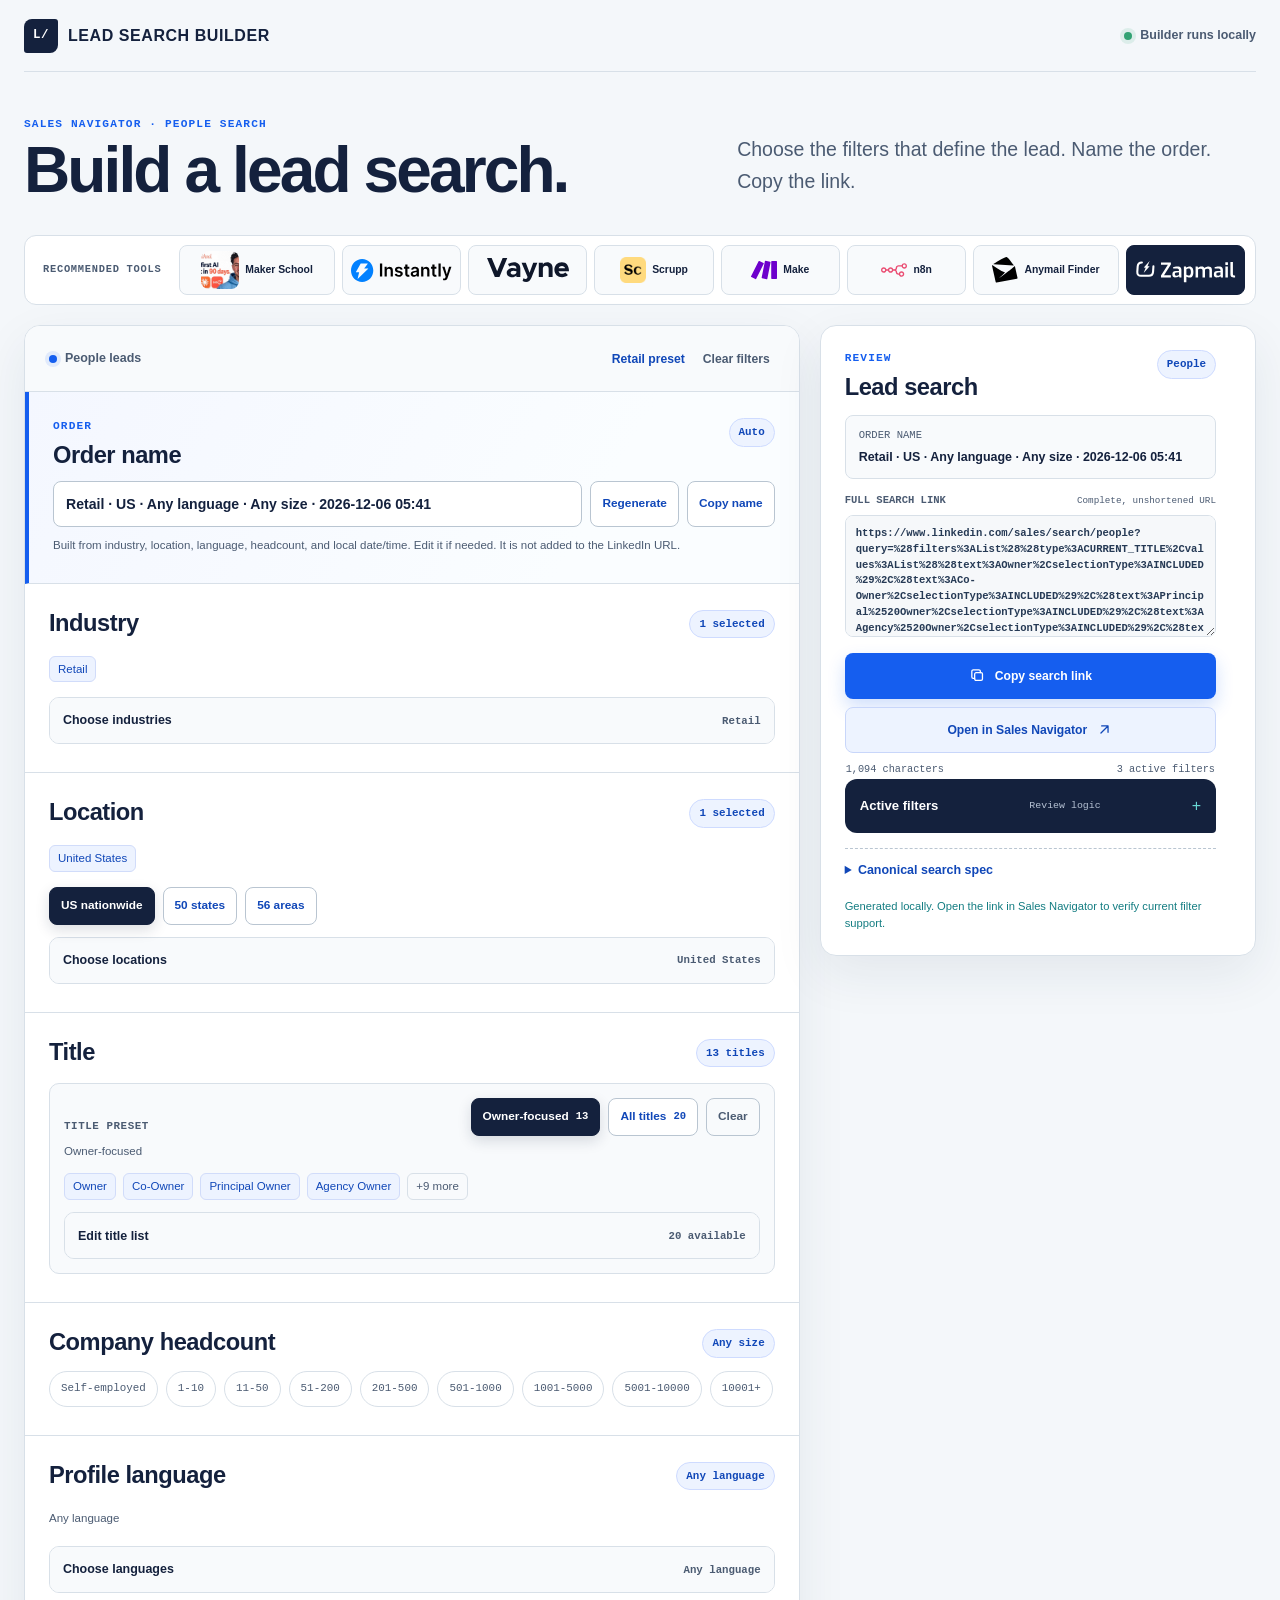
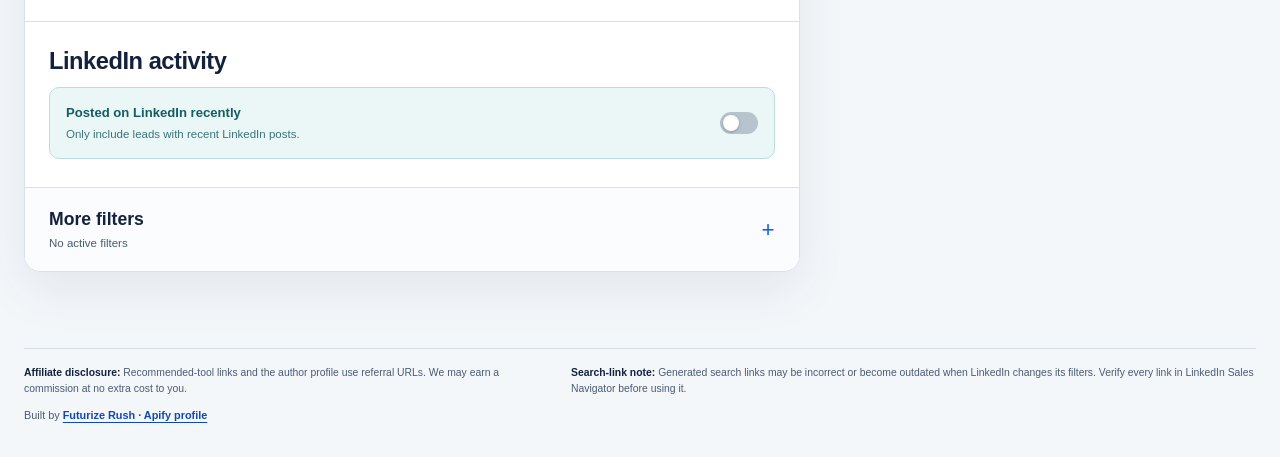
==== commit d4ae09bd: "Add Scrupp to recommended tools" ====
--- a/index.html
+++ b/index.html
@@ -10,7 +10,7 @@
   <title>Lead Search Builder</title>
   <meta name="description" content="Build and name a LinkedIn Sales Navigator people search link in your browser.">
   <link rel="canonical" href="https://futurizerush.github.io/lisn-search-link-builder/">
-  <link rel="stylesheet" href="src/styles.css?v=16">
+  <link rel="stylesheet" href="src/styles.css?v=17">
 </head>
 <body>
   <nav class="skip-links" aria-label="Skip links">
@@ -41,7 +41,7 @@
     <section class="recommended-tools" aria-labelledby="recommended-tools-title">
       <h2 id="recommended-tools-title">Recommended tools</h2>
       <div class="tool-list">
-        <a class="tool-link" href="https://www.skool.com/makerschool/about?ref=5ddca9089f8f4fe7bd8f9bb2c3c8290b" target="_blank" rel="sponsored nofollow noopener noreferrer" aria-label="Visit Maker School on Skool — affiliate link">
+        <a class="tool-link tool-link--maker" href="https://www.skool.com/makerschool/about?ref=5ddca9089f8f4fe7bd8f9bb2c3c8290b" target="_blank" rel="sponsored nofollow noopener noreferrer" aria-label="Visit Maker School on Skool — affiliate link">
           <span class="partner-logo partner-logo--maker"><img src="assets/partners/maker-school.svg" alt=""></span>
           <span class="partner-name partner-name--maker">Maker School</span>
         </a>
@@ -50,6 +50,10 @@
         </a>
         <a class="tool-link tool-link--vayne" href="https://www.vayne.io/en?fpr=rush" target="_blank" rel="sponsored nofollow noopener noreferrer" aria-label="Visit Vayne — affiliate link">
           <span class="partner-logo"><img src="assets/partners/vayne.svg?v=2" alt=""></span>
+        </a>
+        <a class="tool-link" href="https://app.scrupp.com/auth/signup?ref=RE5F9353" target="_blank" rel="sponsored nofollow noopener noreferrer" aria-label="Visit Scrupp — affiliate link">
+          <span class="partner-logo partner-logo--icon"><img src="assets/partners/scrupp.svg" alt=""></span>
+          <span class="partner-name">Scrupp</span>
         </a>
         <a class="tool-link" href="https://www.make.com/en/register?pc=futurizerush" target="_blank" rel="sponsored nofollow noopener noreferrer" aria-label="Visit Make — affiliate link">
           <span class="partner-logo partner-logo--icon"><img src="assets/partners/make.svg" alt=""></span>
@@ -59,7 +63,7 @@
           <span class="partner-logo partner-logo--icon"><img src="assets/partners/n8n.svg" alt=""></span>
           <span class="partner-name">n8n</span>
         </a>
-        <a class="tool-link" href="https://anymailfinder.com/?via=futurize-rush" target="_blank" rel="sponsored nofollow noopener noreferrer" aria-label="Visit Anymail Finder — affiliate link">
+        <a class="tool-link tool-link--anymail" href="https://anymailfinder.com/?via=futurize-rush" target="_blank" rel="sponsored nofollow noopener noreferrer" aria-label="Visit Anymail Finder — affiliate link">
           <span class="partner-logo partner-logo--icon"><img src="assets/partners/anymail-finder.svg" alt=""></span>
           <span class="partner-name">Anymail Finder</span>
         </a>
--- a/src/styles.css
+++ b/src/styles.css
@@ -226,21 +226,24 @@
 }
 
 .tool-list {
-  display: grid;
+  display: flex;
   flex: 1 1 auto;
-  grid-template-columns: repeat(7, minmax(0, 1fr));
   gap: 7px;
   min-width: 0;
+  overflow-x: auto;
+  overscroll-behavior-x: contain;
+  scrollbar-width: thin;
 }
 
 .tool-link {
   display: flex;
+  flex: 1 1 114px;
   align-items: center;
   justify-content: center;
-  gap: 8px;
-  min-width: 0;
+  gap: 6px;
+  min-width: 100px;
   height: 50px;
-  padding: 7px 10px;
+  padding: 7px 8px;
   color: var(--ink);
   background: var(--surface-soft);
   border: 1px solid var(--line);
@@ -250,6 +253,16 @@
   transition: border-color 140ms ease, background 140ms ease;
 }
 
+.tool-link--maker {
+  flex-basis: 150px;
+  min-width: 140px;
+}
+
+.tool-link--anymail {
+  flex-basis: 140px;
+  min-width: 134px;
+}
+
 .tool-link:hover {
   background: #f2f6fb;
   border-color: #aebce0;
@@ -317,7 +330,7 @@
 
 .partner-name {
   overflow: hidden;
-  font-size: 0.68rem;
+  font-size: 0.65rem;
   font-weight: 750;
   text-overflow: ellipsis;
   white-space: nowrap;
@@ -1445,6 +1458,29 @@
   transform: translateY(0);
 }
 
+@media (max-width: 1180px) {
+  .recommended-tools {
+    display: block;
+    padding: 10px 0 10px 12px;
+    margin-bottom: 16px;
+  }
+
+  .recommended-tools h2 {
+    margin-bottom: 8px;
+  }
+
+  .tool-list {
+    padding-right: 12px;
+    scroll-snap-type: x proximity;
+  }
+
+  .tool-link {
+    flex: 0 0 114px;
+    height: 48px;
+    scroll-snap-align: start;
+  }
+}
+
 @media (max-width: 900px) {
   .workspace-shell {
     grid-template-columns: 1fr;
@@ -1454,36 +1490,6 @@
     position: static;
     max-height: none;
     overflow: visible;
-  }
-
-  .partner-name--maker {
-    display: none;
-  }
-
-  .recommended-tools {
-    display: block;
-    padding: 10px 0 10px 12px;
-    margin-bottom: 16px;
-  }
-
-  .recommended-tools h2 {
-    margin-bottom: 8px;
-  }
-
-  .tool-list {
-    display: flex;
-    gap: 7px;
-    padding-right: 12px;
-    overflow-x: auto;
-    overscroll-behavior-x: contain;
-    scroll-snap-type: x proximity;
-    scrollbar-width: thin;
-  }
-
-  .tool-link {
-    flex: 0 0 114px;
-    height: 48px;
-    scroll-snap-align: start;
   }
 
 }
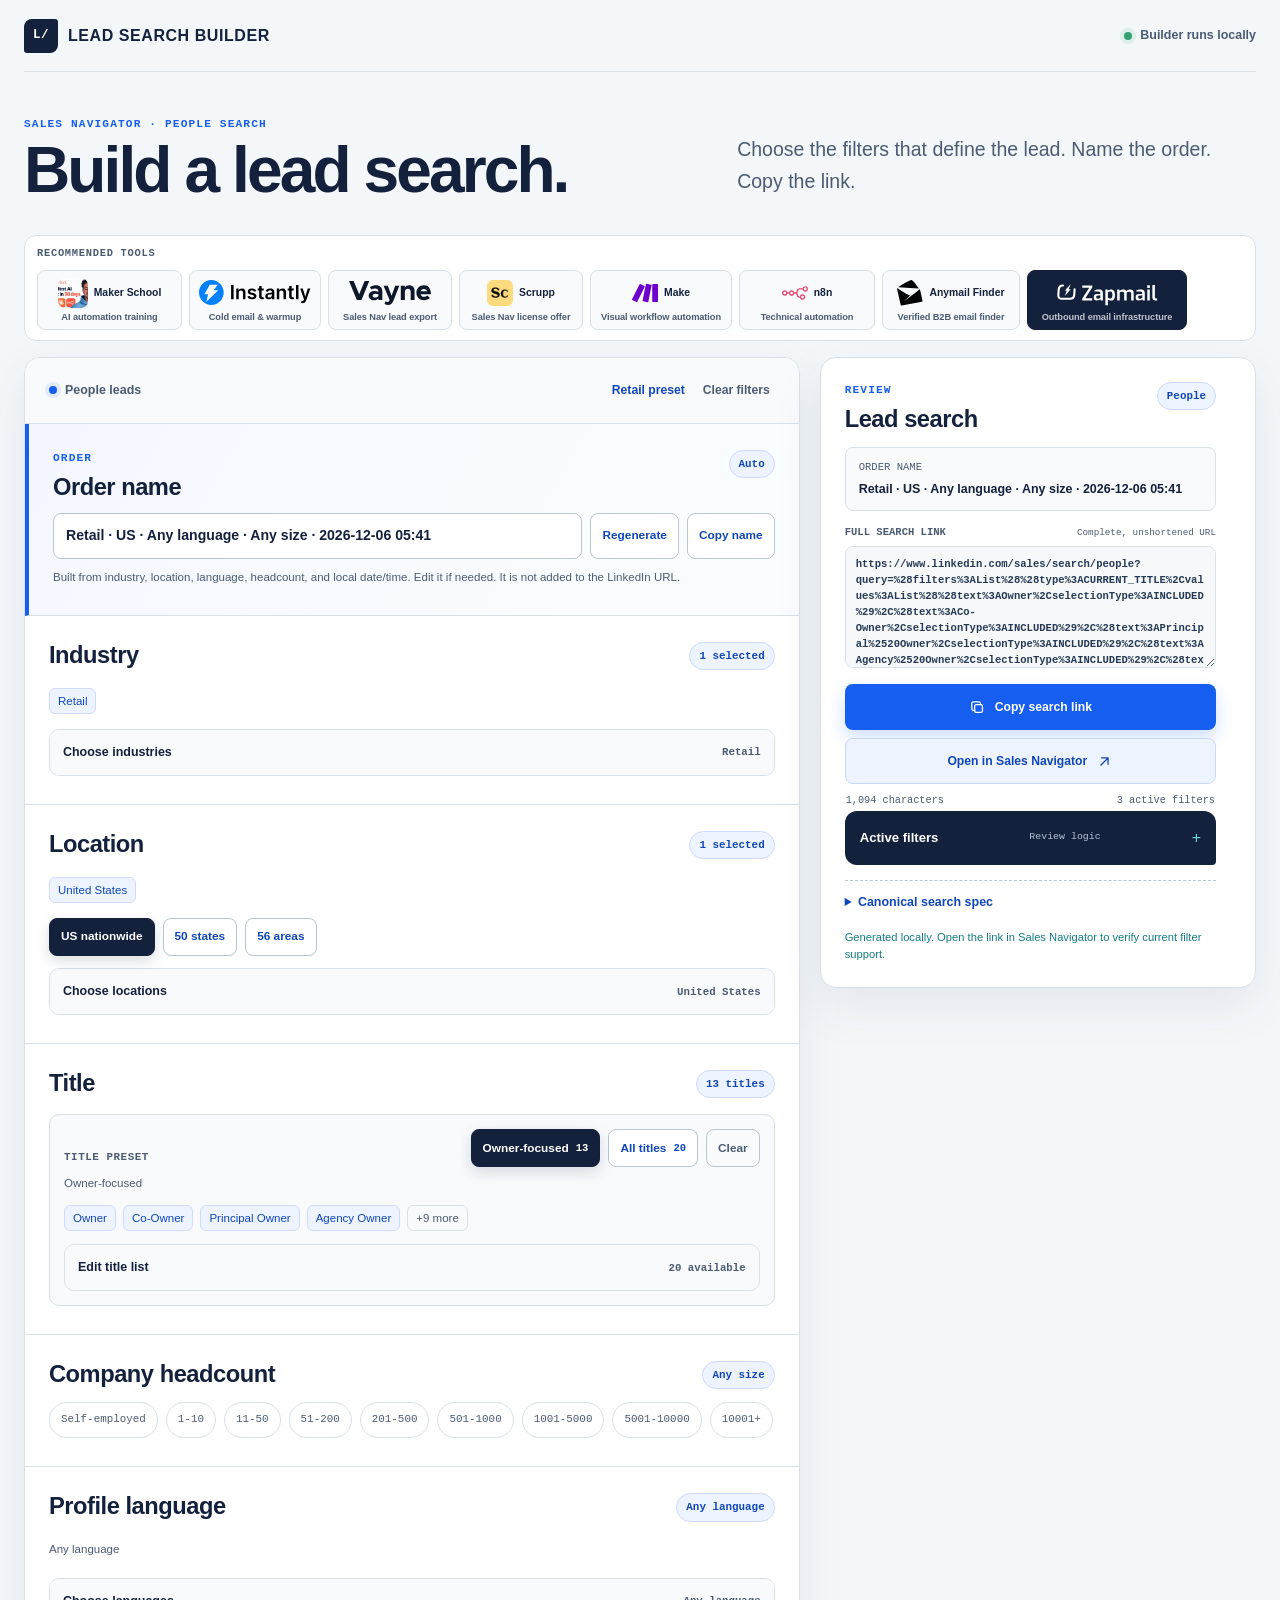
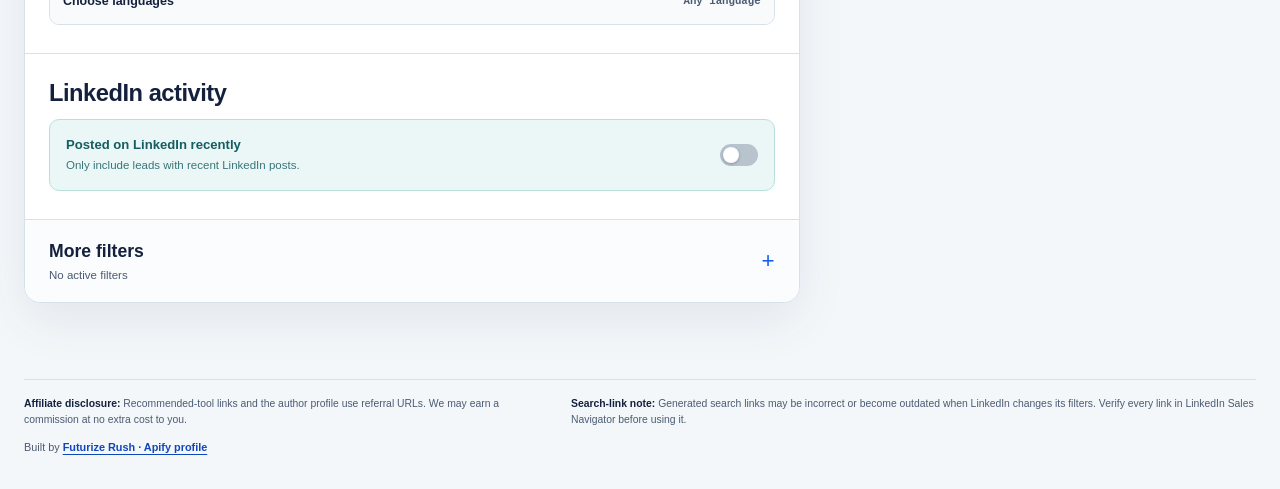
==== commit 11653627: "Explain recommended tool roles" ====
--- a/index.html
+++ b/index.html
@@ -10,7 +10,7 @@
   <title>Lead Search Builder</title>
   <meta name="description" content="Build and name a LinkedIn Sales Navigator people search link in your browser.">
   <link rel="canonical" href="https://futurizerush.github.io/lisn-search-link-builder/">
-  <link rel="stylesheet" href="src/styles.css?v=17">
+  <link rel="stylesheet" href="src/styles.css?v=19">
 </head>
 <body>
   <nav class="skip-links" aria-label="Skip links">
@@ -39,36 +39,57 @@
     </section>
 
     <section class="recommended-tools" aria-labelledby="recommended-tools-title">
-      <h2 id="recommended-tools-title">Recommended tools</h2>
+      <div class="tools-heading">
+        <h2 id="recommended-tools-title">Recommended tools</h2>
+        <span class="tool-scroll-hint" aria-hidden="true">Scroll for more&nbsp;&harr;</span>
+      </div>
       <div class="tool-list">
-        <a class="tool-link tool-link--maker" href="https://www.skool.com/makerschool/about?ref=5ddca9089f8f4fe7bd8f9bb2c3c8290b" target="_blank" rel="sponsored nofollow noopener noreferrer" aria-label="Visit Maker School on Skool — affiliate link">
-          <span class="partner-logo partner-logo--maker"><img src="assets/partners/maker-school.svg" alt=""></span>
-          <span class="partner-name partner-name--maker">Maker School</span>
-        </a>
-        <a class="tool-link" href="https://refer.instantly.ai/rngeup6e956h" target="_blank" rel="sponsored nofollow noopener noreferrer" aria-label="Visit Instantly — affiliate link">
-          <span class="partner-logo"><img src="assets/partners/instantly.svg" alt=""></span>
-        </a>
-        <a class="tool-link tool-link--vayne" href="https://www.vayne.io/en?fpr=rush" target="_blank" rel="sponsored nofollow noopener noreferrer" aria-label="Visit Vayne — affiliate link">
-          <span class="partner-logo"><img src="assets/partners/vayne.svg?v=2" alt=""></span>
-        </a>
-        <a class="tool-link" href="https://app.scrupp.com/auth/signup?ref=RE5F9353" target="_blank" rel="sponsored nofollow noopener noreferrer" aria-label="Visit Scrupp — affiliate link">
-          <span class="partner-logo partner-logo--icon"><img src="assets/partners/scrupp.svg" alt=""></span>
-          <span class="partner-name">Scrupp</span>
-        </a>
-        <a class="tool-link" href="https://www.make.com/en/register?pc=futurizerush" target="_blank" rel="sponsored nofollow noopener noreferrer" aria-label="Visit Make — affiliate link">
-          <span class="partner-logo partner-logo--icon"><img src="assets/partners/make.svg" alt=""></span>
-          <span class="partner-name">Make</span>
-        </a>
-        <a class="tool-link" href="https://n8n.partnerlinks.io/futurizerush" target="_blank" rel="sponsored nofollow noopener noreferrer" aria-label="Visit n8n — affiliate link">
-          <span class="partner-logo partner-logo--icon"><img src="assets/partners/n8n.svg" alt=""></span>
-          <span class="partner-name">n8n</span>
-        </a>
-        <a class="tool-link tool-link--anymail" href="https://anymailfinder.com/?via=futurize-rush" target="_blank" rel="sponsored nofollow noopener noreferrer" aria-label="Visit Anymail Finder — affiliate link">
-          <span class="partner-logo partner-logo--icon"><img src="assets/partners/anymail-finder.svg" alt=""></span>
-          <span class="partner-name">Anymail Finder</span>
-        </a>
-        <a class="tool-link tool-link--dark" href="https://zapmail.ai/?via=rush" target="_blank" rel="sponsored nofollow noopener noreferrer" aria-label="Visit Zapmail — affiliate link">
-          <span class="partner-logo"><img src="assets/partners/zapmail.svg" alt=""></span>
+        <a class="tool-link tool-link--maker" href="https://www.skool.com/makerschool/about?ref=5ddca9089f8f4fe7bd8f9bb2c3c8290b" target="_blank" rel="sponsored nofollow noopener noreferrer" aria-label="Visit Maker School on Skool — affiliate link" aria-describedby="tool-purpose-maker">
+          <span class="tool-identity">
+            <span class="partner-logo partner-logo--maker"><img src="assets/partners/maker-school.svg" alt=""></span>
+            <span class="partner-name partner-name--maker">Maker School</span>
+          </span>
+          <span id="tool-purpose-maker" class="tool-purpose">AI automation training</span>
+        </a>
+        <a class="tool-link tool-link--instantly" href="https://refer.instantly.ai/rngeup6e956h" target="_blank" rel="sponsored nofollow noopener noreferrer" aria-label="Visit Instantly — affiliate link" aria-describedby="tool-purpose-instantly">
+          <span class="tool-identity"><span class="partner-logo"><img src="assets/partners/instantly.svg" alt=""></span></span>
+          <span id="tool-purpose-instantly" class="tool-purpose">Cold email &amp; warmup</span>
+        </a>
+        <a class="tool-link tool-link--vayne" href="https://www.vayne.io/en?fpr=rush" target="_blank" rel="sponsored nofollow noopener noreferrer" aria-label="Visit Vayne — affiliate link" aria-describedby="tool-purpose-vayne">
+          <span class="tool-identity"><span class="partner-logo"><img src="assets/partners/vayne.svg?v=2" alt=""></span></span>
+          <span id="tool-purpose-vayne" class="tool-purpose">Sales Nav lead export</span>
+        </a>
+        <a class="tool-link" href="https://app.scrupp.com/auth/signup?ref=RE5F9353" target="_blank" rel="sponsored nofollow noopener noreferrer" aria-label="Visit Scrupp — affiliate link" aria-describedby="tool-purpose-scrupp">
+          <span class="tool-identity">
+            <span class="partner-logo partner-logo--icon"><img src="assets/partners/scrupp.svg" alt=""></span>
+            <span class="partner-name">Scrupp</span>
+          </span>
+          <span id="tool-purpose-scrupp" class="tool-purpose">Sales Nav license offer</span>
+        </a>
+        <a class="tool-link tool-link--make" href="https://www.make.com/en/register?pc=futurizerush" target="_blank" rel="sponsored nofollow noopener noreferrer" aria-label="Visit Make — affiliate link" aria-describedby="tool-purpose-make">
+          <span class="tool-identity">
+            <span class="partner-logo partner-logo--icon"><img src="assets/partners/make.svg" alt=""></span>
+            <span class="partner-name">Make</span>
+          </span>
+          <span id="tool-purpose-make" class="tool-purpose">Visual workflow automation</span>
+        </a>
+        <a class="tool-link tool-link--n8n" href="https://n8n.partnerlinks.io/futurizerush" target="_blank" rel="sponsored nofollow noopener noreferrer" aria-label="Visit n8n — affiliate link" aria-describedby="tool-purpose-n8n">
+          <span class="tool-identity">
+            <span class="partner-logo partner-logo--icon"><img src="assets/partners/n8n.svg" alt=""></span>
+            <span class="partner-name">n8n</span>
+          </span>
+          <span id="tool-purpose-n8n" class="tool-purpose">Technical automation</span>
+        </a>
+        <a class="tool-link tool-link--anymail" href="https://anymailfinder.com/?via=futurize-rush" target="_blank" rel="sponsored nofollow noopener noreferrer" aria-label="Visit Anymail Finder — affiliate link" aria-describedby="tool-purpose-anymail">
+          <span class="tool-identity">
+            <span class="partner-logo partner-logo--icon"><img src="assets/partners/anymail-finder.svg" alt=""></span>
+            <span class="partner-name">Anymail Finder</span>
+          </span>
+          <span id="tool-purpose-anymail" class="tool-purpose">Verified B2B email finder</span>
+        </a>
+        <a class="tool-link tool-link--dark tool-link--zapmail" href="https://zapmail.ai/?via=rush" target="_blank" rel="sponsored nofollow noopener noreferrer" aria-label="Visit Zapmail — affiliate link" aria-describedby="tool-purpose-zapmail">
+          <span class="tool-identity"><span class="partner-logo"><img src="assets/partners/zapmail.svg" alt=""></span></span>
+          <span id="tool-purpose-zapmail" class="tool-purpose">Outbound email infrastructure</span>
         </a>
       </div>
     </section>
--- a/src/styles.css
+++ b/src/styles.css
@@ -206,7 +206,7 @@
   display: flex;
   align-items: center;
   gap: 18px;
-  min-height: 70px;
+  min-height: 80px;
   padding: 9px 10px 9px 18px;
   margin-bottom: 20px;
   overflow: hidden;
@@ -225,6 +225,20 @@
   text-transform: uppercase;
 }
 
+.tools-heading {
+  flex: 0 0 auto;
+}
+
+.tool-scroll-hint {
+  display: none;
+  color: var(--blue-dark);
+  font-family: var(--mono);
+  font-size: 0.62rem;
+  font-weight: 700;
+  letter-spacing: 0.02em;
+  white-space: nowrap;
+}
+
 .tool-list {
   display: flex;
   flex: 1 1 auto;
@@ -236,14 +250,16 @@
 }
 
 .tool-link {
-  display: flex;
-  flex: 1 1 114px;
+  --tool-width: 124px;
+  display: flex;
+  flex: 1 1 var(--tool-width);
+  flex-direction: column;
   align-items: center;
   justify-content: center;
-  gap: 6px;
-  min-width: 100px;
-  height: 50px;
-  padding: 7px 8px;
+  gap: 4px;
+  min-width: var(--tool-width);
+  height: 60px;
+  padding: 6px 8px;
   color: var(--ink);
   background: var(--surface-soft);
   border: 1px solid var(--line);
@@ -254,13 +270,27 @@
 }
 
 .tool-link--maker {
-  flex-basis: 150px;
-  min-width: 140px;
+  --tool-width: 145px;
+}
+
+.tool-link--instantly {
+  --tool-width: 132px;
+}
+
+.tool-link--make {
+  --tool-width: 142px;
+}
+
+.tool-link--n8n {
+  --tool-width: 136px;
 }
 
 .tool-link--anymail {
-  flex-basis: 140px;
-  min-width: 134px;
+  --tool-width: 138px;
+}
+
+.tool-link--zapmail {
+  --tool-width: 160px;
 }
 
 .tool-link:hover {
@@ -269,7 +299,7 @@
 }
 
 .tool-link:focus-visible {
-  outline: 3px solid rgba(21, 94, 239, 0.28);
+  outline: 3px solid var(--blue);
   outline-offset: 2px;
 }
 
@@ -282,6 +312,16 @@
 .tool-link--dark:hover {
   background: #203250;
   border-color: #203250;
+}
+
+.tool-identity {
+  display: flex;
+  align-items: center;
+  justify-content: center;
+  gap: 6px;
+  width: 100%;
+  min-width: 0;
+  height: 30px;
 }
 
 .partner-logo {
@@ -301,15 +341,15 @@
 }
 
 .partner-logo--maker {
-  flex: 0 0 38px;
-  height: 38px;
+  flex: 0 0 30px;
+  height: 30px;
 }
 
 .partner-logo--maker img {
-  width: 38px;
-  height: 38px;
-  max-height: 38px;
-  border-radius: 8px;
+  width: 30px;
+  height: 30px;
+  max-height: 30px;
+  border-radius: 7px;
   object-fit: cover;
 }
 
@@ -334,6 +374,22 @@
   font-weight: 750;
   text-overflow: ellipsis;
   white-space: nowrap;
+}
+
+.tool-purpose {
+  display: block;
+  width: 100%;
+  color: var(--ink-soft);
+  font-size: 0.58rem;
+  font-weight: 620;
+  line-height: 1.1;
+  letter-spacing: -0.01em;
+  text-align: center;
+  white-space: nowrap;
+}
+
+.tool-link--dark .tool-purpose {
+  color: rgba(255, 255, 255, 0.72);
 }
 
 .workspace-shell {
@@ -1458,14 +1514,17 @@
   transform: translateY(0);
 }
 
-@media (max-width: 1180px) {
+@media (max-width: 1380px) {
   .recommended-tools {
     display: block;
     padding: 10px 0 10px 12px;
     margin-bottom: 16px;
   }
 
-  .recommended-tools h2 {
+  .tools-heading {
+    display: flex;
+    align-items: center;
+    gap: 10px;
     margin-bottom: 8px;
   }
 
@@ -1475,9 +1534,15 @@
   }
 
   .tool-link {
-    flex: 0 0 114px;
-    height: 48px;
+    flex: 0 0 var(--tool-width);
+    height: 60px;
     scroll-snap-align: start;
+  }
+}
+
+@media (max-width: 1211px) {
+  .tool-scroll-hint {
+    display: inline;
   }
 }
 
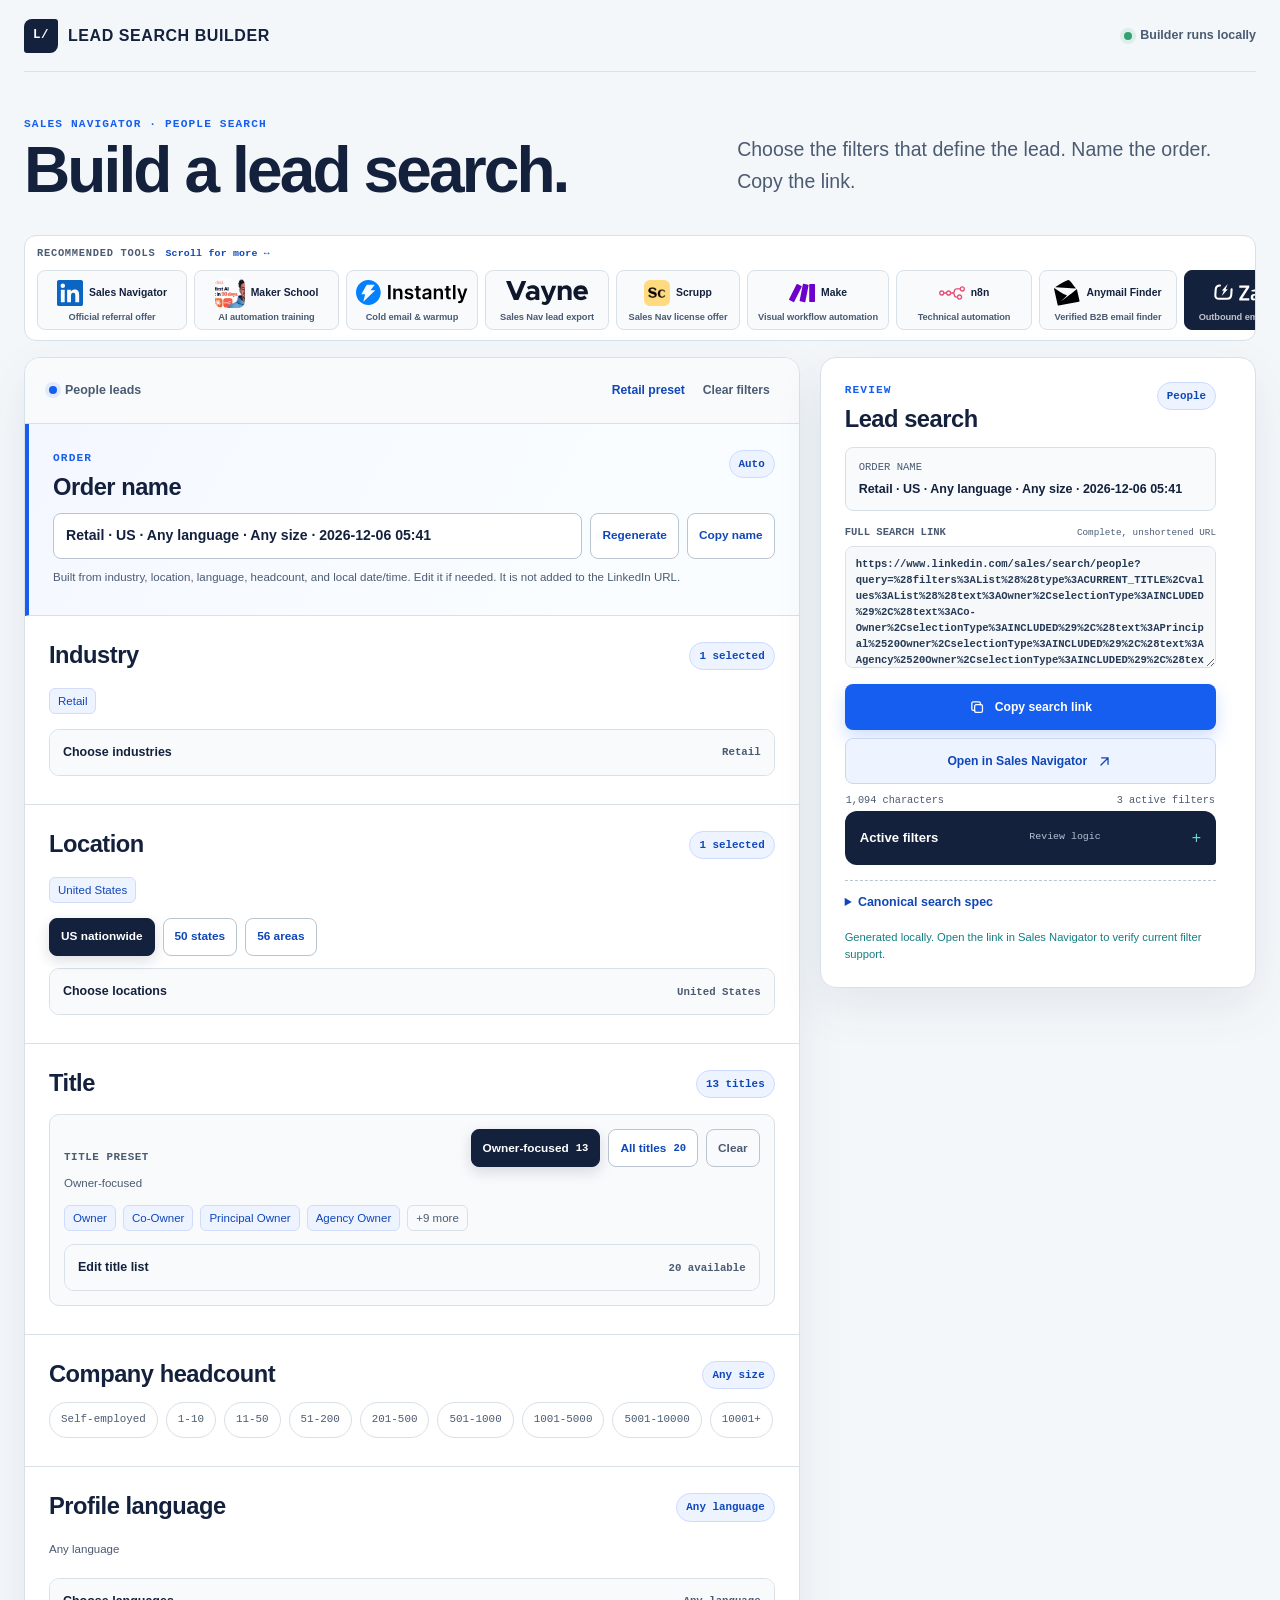
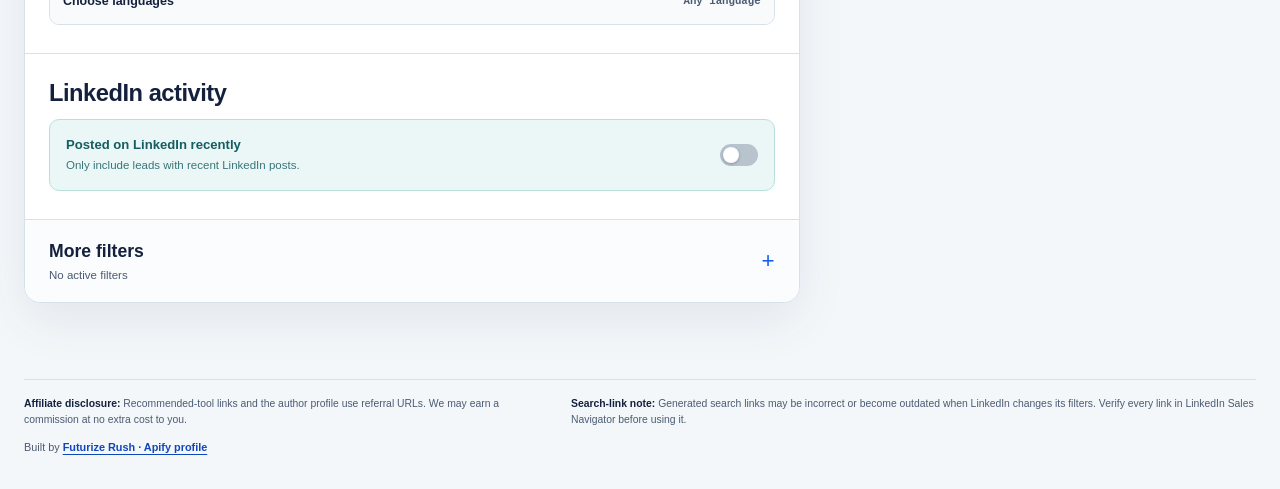
==== commit d14dfae0: "Add Sales Navigator referral card" ====
--- a/index.html
+++ b/index.html
@@ -10,7 +10,7 @@
   <title>Lead Search Builder</title>
   <meta name="description" content="Build and name a LinkedIn Sales Navigator people search link in your browser.">
   <link rel="canonical" href="https://futurizerush.github.io/lisn-search-link-builder/">
-  <link rel="stylesheet" href="src/styles.css?v=19">
+  <link rel="stylesheet" href="src/styles.css?v=20">
 </head>
 <body>
   <nav class="skip-links" aria-label="Skip links">
@@ -44,6 +44,13 @@
         <span class="tool-scroll-hint" aria-hidden="true">Scroll for more&nbsp;&harr;</span>
       </div>
       <div class="tool-list">
+        <a class="tool-link tool-link--linkedin" href="https://www.linkedin.com/premium/redeem/?upsellOrderOrigin=sn_referral_promotion&amp;coupon=rUuED4X_i&amp;customKey=ref_s&amp;redeemTypeV2=REFERRAL_COUPON" target="_blank" rel="sponsored nofollow noopener noreferrer" aria-label="Visit LinkedIn Sales Navigator — referral link" aria-describedby="tool-purpose-linkedin">
+          <span class="tool-identity">
+            <span class="partner-logo partner-logo--icon"><img src="assets/partners/linkedin-sales-navigator.svg" alt=""></span>
+            <span class="partner-name">Sales Navigator</span>
+          </span>
+          <span id="tool-purpose-linkedin" class="tool-purpose">Official referral offer</span>
+        </a>
         <a class="tool-link tool-link--maker" href="https://www.skool.com/makerschool/about?ref=5ddca9089f8f4fe7bd8f9bb2c3c8290b" target="_blank" rel="sponsored nofollow noopener noreferrer" aria-label="Visit Maker School on Skool — affiliate link" aria-describedby="tool-purpose-maker">
           <span class="tool-identity">
             <span class="partner-logo partner-logo--maker"><img src="assets/partners/maker-school.svg" alt=""></span>
--- a/src/styles.css
+++ b/src/styles.css
@@ -230,7 +230,7 @@
 }
 
 .tool-scroll-hint {
-  display: none;
+  display: inline;
   color: var(--blue-dark);
   font-family: var(--mono);
   font-size: 0.62rem;
@@ -267,6 +267,10 @@
   text-align: center;
   text-decoration: none;
   transition: border-color 140ms ease, background 140ms ease;
+}
+
+.tool-link--linkedin {
+  --tool-width: 150px;
 }
 
 .tool-link--maker {
@@ -1540,12 +1544,6 @@
   }
 }
 
-@media (max-width: 1211px) {
-  .tool-scroll-hint {
-    display: inline;
-  }
-}
-
 @media (max-width: 900px) {
   .workspace-shell {
     grid-template-columns: 1fr;
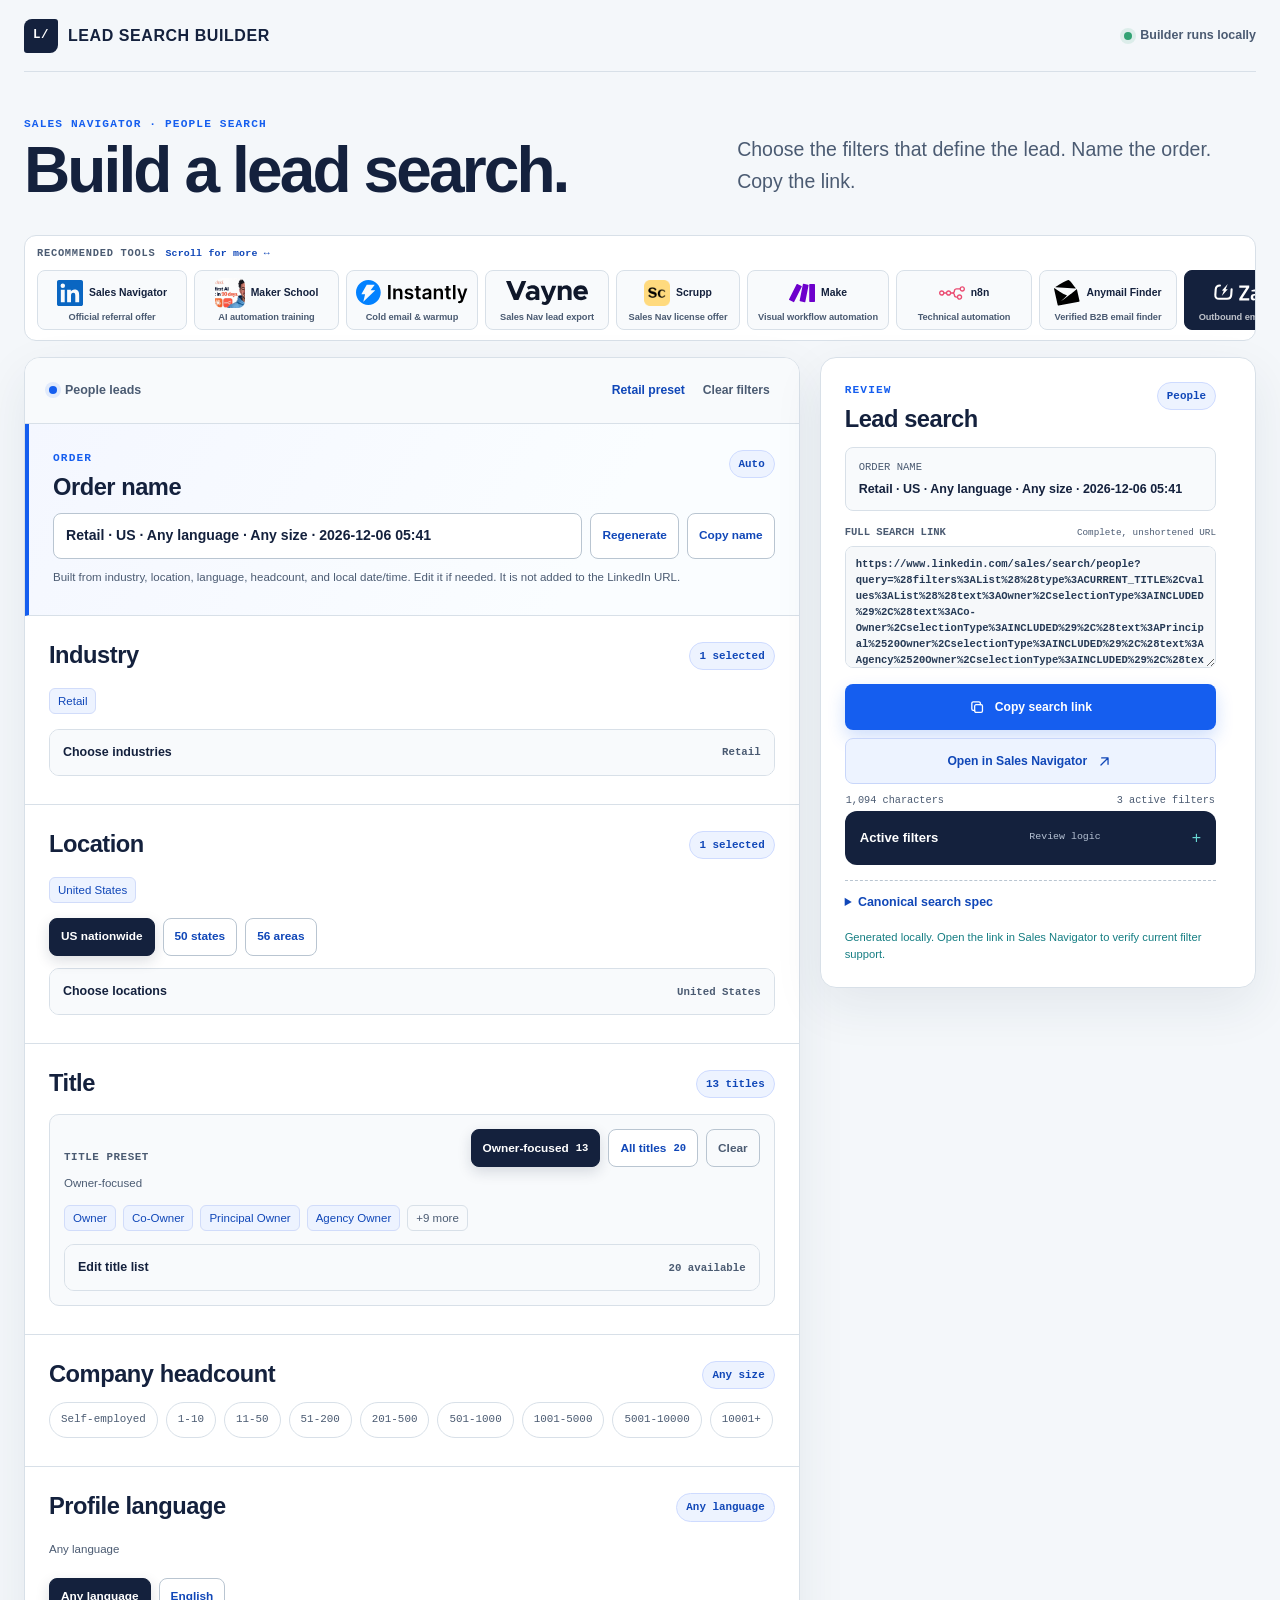
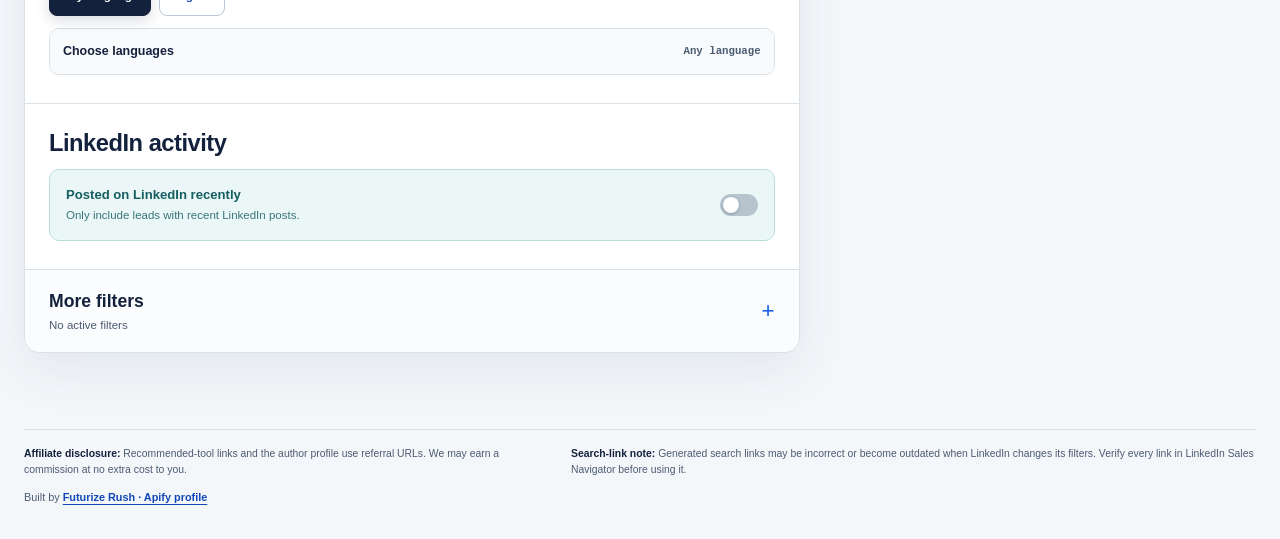
==== commit b9251ea8: "Add English language preset" ====
--- a/index.html
+++ b/index.html
@@ -10,7 +10,7 @@
   <title>Lead Search Builder</title>
   <meta name="description" content="Build and name a LinkedIn Sales Navigator people search link in your browser.">
   <link rel="canonical" href="https://futurizerush.github.io/lisn-search-link-builder/">
-  <link rel="stylesheet" href="src/styles.css?v=20">
+  <link rel="stylesheet" href="src/styles.css?v=21">
 </head>
 <body>
   <nav class="skip-links" aria-label="Skip links">
@@ -242,6 +242,10 @@
             <span id="language-selection-count" class="section-count">Any language</span>
           </div>
           <div id="language-selected" class="selected-summary" aria-live="polite"></div>
+          <div class="preset-actions language-presets" role="group" aria-labelledby="language-heading">
+            <button id="select-any-language" class="preset-button" type="button" aria-pressed="true">Any language</button>
+            <button id="select-english-language" class="preset-button" type="button" aria-pressed="false">English</button>
+          </div>
           <details class="option-picker" id="language-picker">
             <summary><span>Choose languages</span><span id="language-picker-summary">Any language</span></summary>
             <div class="picker-body">
@@ -390,6 +394,6 @@
   <div id="toast" class="toast" role="status" aria-live="polite" aria-atomic="true"></div>
   <script src="src/lisn-core.js?v=6"></script>
   <script src="src/order-name.js?v=5"></script>
-  <script src="src/app.js?v=11"></script>
+  <script src="src/app.js?v=12"></script>
 </body>
 </html>
--- a/src/styles.css
+++ b/src/styles.css
@@ -863,7 +863,8 @@
   line-height: 1;
 }
 
-.location-presets {
+.location-presets,
+.language-presets {
   margin-bottom: 12px;
 }
 
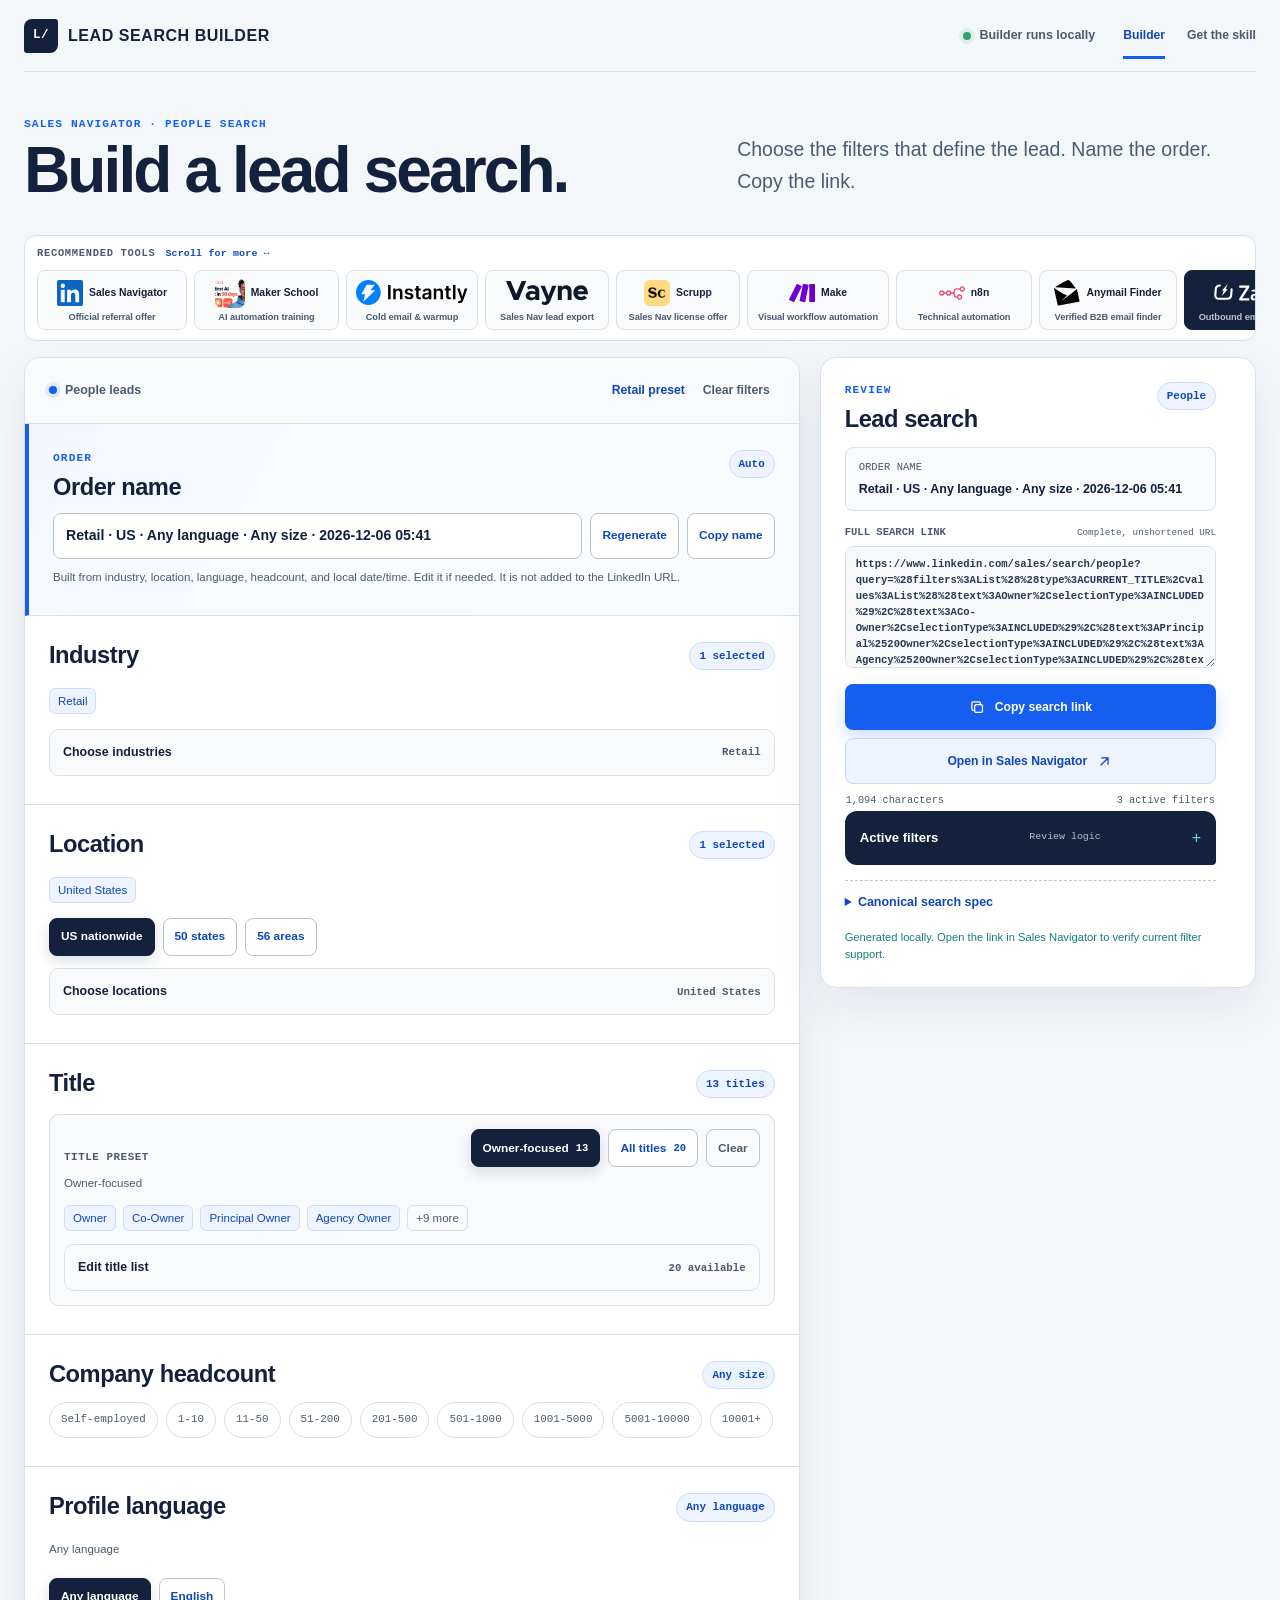
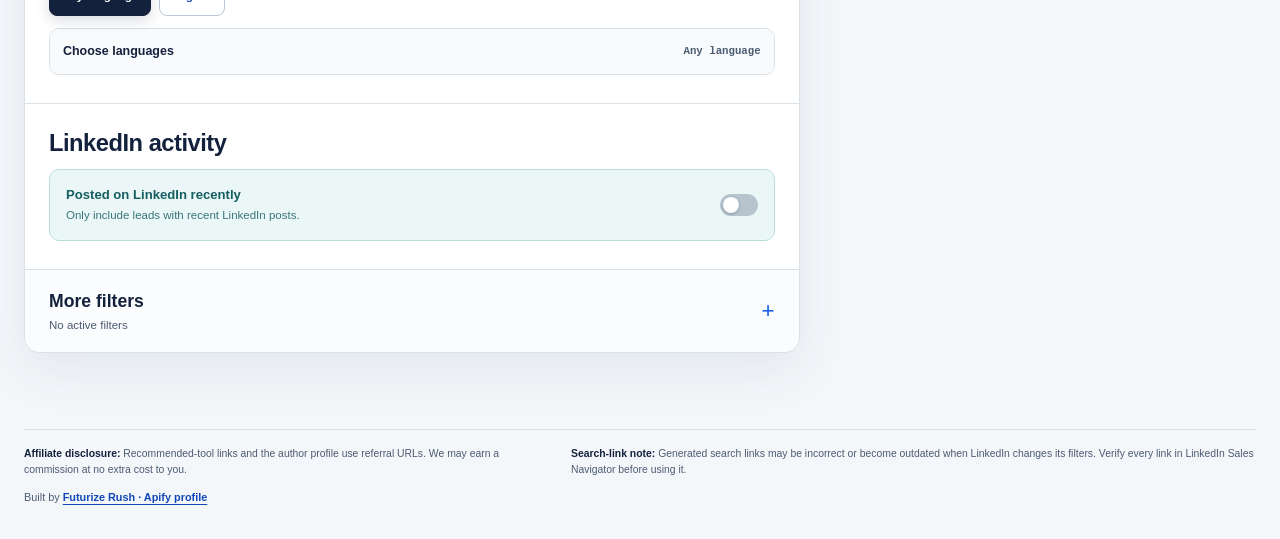
==== commit 7f2e305c: "Publish downloadable LISN skill page" ====
--- a/index.html
+++ b/index.html
@@ -10,7 +10,7 @@
   <title>Lead Search Builder</title>
   <meta name="description" content="Build and name a LinkedIn Sales Navigator people search link in your browser.">
   <link rel="canonical" href="https://futurizerush.github.io/lisn-search-link-builder/">
-  <link rel="stylesheet" href="src/styles.css?v=21">
+  <link rel="stylesheet" href="src/styles.css?v=22">
 </head>
 <body>
   <nav class="skip-links" aria-label="Skip links">
@@ -19,13 +19,19 @@
   </nav>
 
   <header class="masthead">
-    <div class="brand-lockup" aria-label="Lead Search Builder">
+    <a class="brand-lockup" href="./" aria-label="Lead Search Builder home">
       <span class="brand-mark" aria-hidden="true">L/</span>
       <span>Lead Search Builder</span>
-    </div>
-    <div class="privacy-note">
-      <span class="privacy-light" aria-hidden="true"></span>
-      Builder runs locally
+    </a>
+    <div class="masthead-actions">
+      <div class="privacy-note">
+        <span class="privacy-light" aria-hidden="true"></span>
+        Builder runs locally
+      </div>
+      <nav class="site-nav" aria-label="Primary navigation">
+        <a href="./" aria-current="page">Builder</a>
+        <a href="skill.html">Get the skill</a>
+      </nav>
     </div>
   </header>
 
--- a/src/styles.css
+++ b/src/styles.css
@@ -123,10 +123,12 @@
   display: flex;
   align-items: center;
   gap: 10px;
+  color: inherit;
   font-family: var(--display);
   font-size: 1rem;
   font-weight: 750;
   letter-spacing: 0.035em;
+  text-decoration: none;
   text-transform: uppercase;
 }
 
@@ -164,6 +166,48 @@
 .scope-dot {
   background: var(--blue);
   box-shadow: 0 0 0 4px rgba(21, 94, 239, 0.1);
+}
+
+.masthead-actions,
+.site-nav {
+  display: flex;
+  align-items: center;
+}
+
+.masthead-actions {
+  gap: 28px;
+}
+
+.site-nav {
+  align-self: stretch;
+  gap: 22px;
+}
+
+.site-nav a {
+  position: relative;
+  display: inline-flex;
+  min-height: 44px;
+  align-self: stretch;
+  align-items: center;
+  color: var(--ink-soft);
+  font-size: 0.76rem;
+  font-weight: 750;
+  text-decoration: none;
+}
+
+.site-nav a:hover,
+.site-nav a[aria-current="page"] {
+  color: var(--blue-dark);
+}
+
+.site-nav a[aria-current="page"]::after {
+  position: absolute;
+  right: 0;
+  bottom: -1px;
+  left: 0;
+  height: 3px;
+  background: var(--blue);
+  content: "";
 }
 
 .intro {
@@ -1586,14 +1630,25 @@
   }
 
   .brand-lockup {
-    font-size: 0.9rem;
+    gap: 8px;
+    font-size: 0.78rem;
   }
 
   .privacy-note {
-    max-width: 120px;
-    justify-content: flex-end;
-    text-align: right;
-    font-size: 0.7rem;
+    display: none;
+  }
+
+  .masthead-actions {
+    align-self: stretch;
+    gap: 0;
+  }
+
+  .site-nav {
+    gap: 13px;
+  }
+
+  .site-nav a {
+    font-size: 0.68rem;
   }
 
   .intro {
@@ -1745,6 +1800,12 @@
 
 }
 
+@media (max-width: 360px) {
+  .brand-lockup > span:last-child {
+    display: none;
+  }
+}
+
 @media (prefers-reduced-motion: reduce) {
   *,
   *::before,
